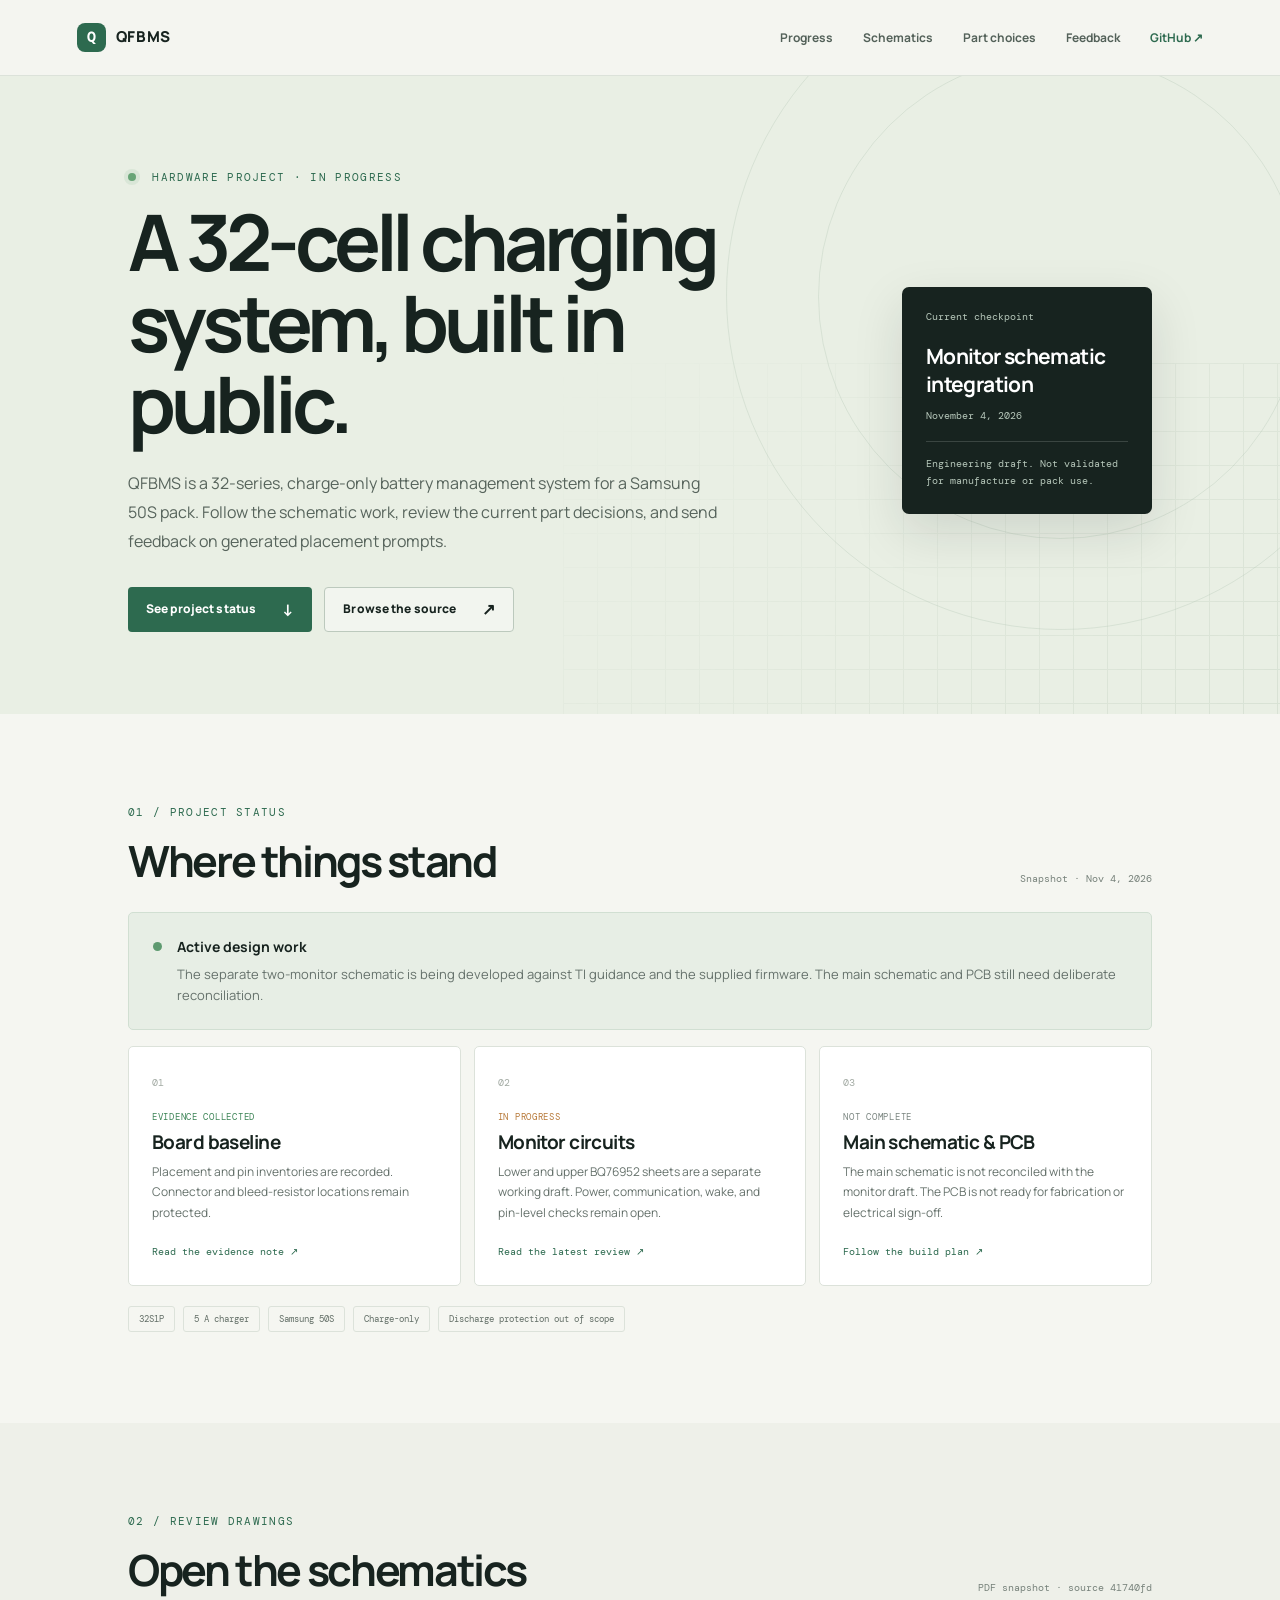
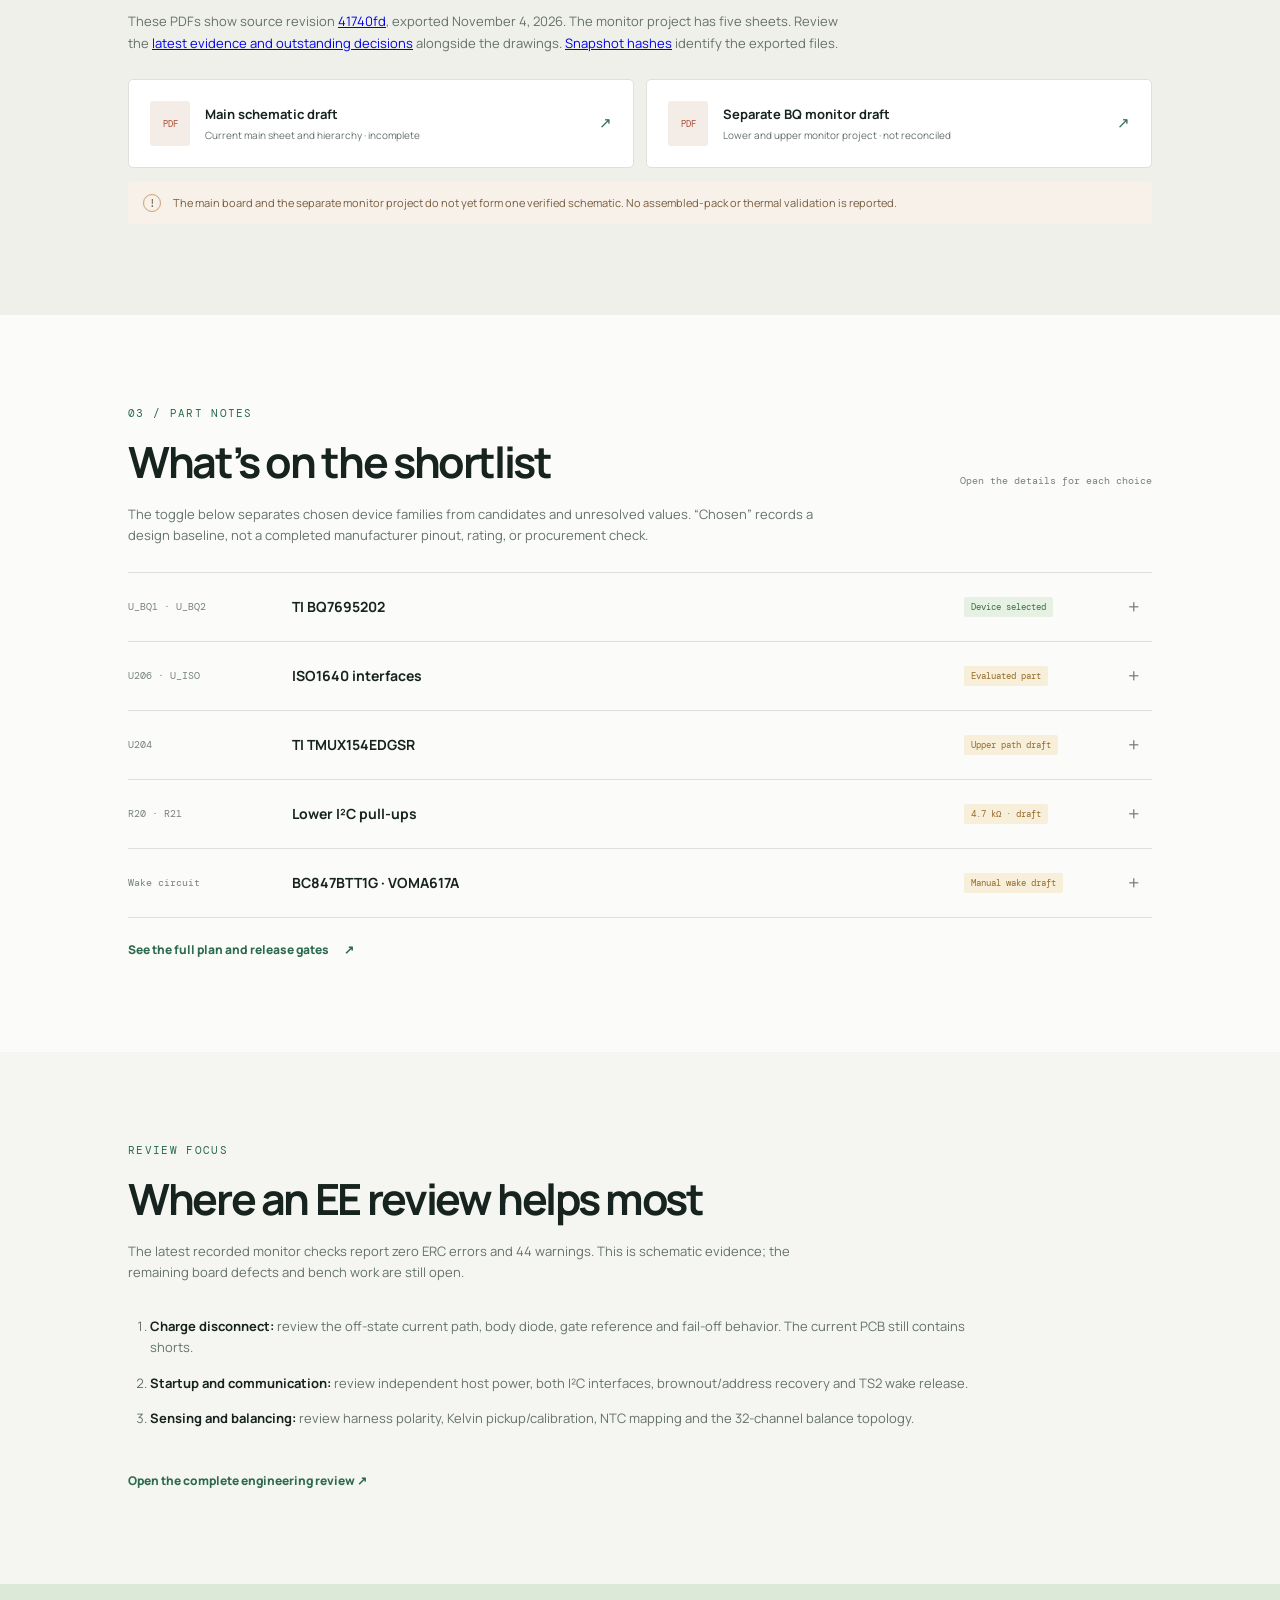
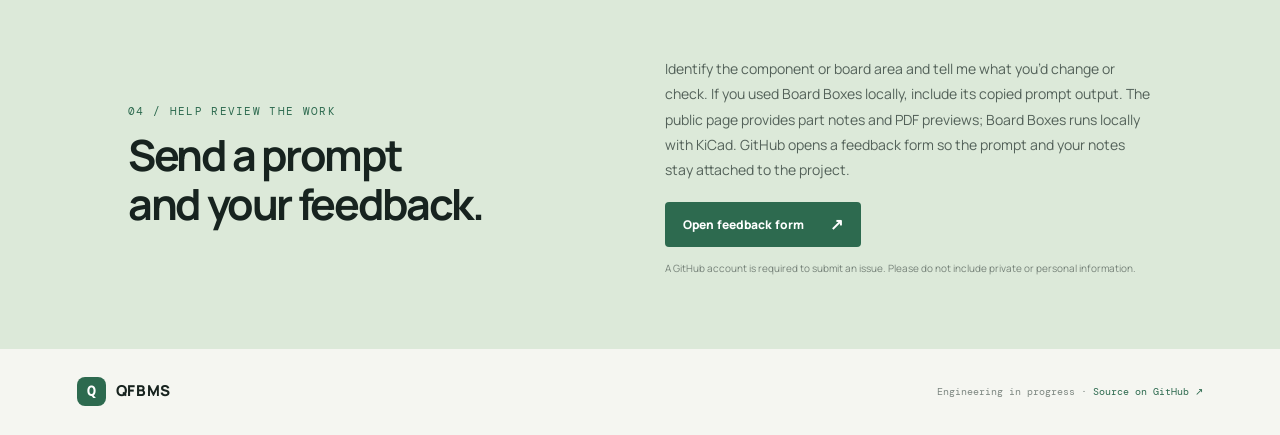
==== site/index.html @ 9b34bc23 "Add public GitHub Pages engineering dashboard" ====
<!doctype html>
<html lang="en">
<head>
  <meta charset="utf-8">
  <meta name="viewport" content="width=device-width, initial-scale=1">
  <meta name="description" content="Public engineering progress dashboard for the QFBMS 32-series charge-only battery management board.">
  <title>QFBMS · Engineering progress</title>
  <link rel="stylesheet" href="./style.css">
</head>
<body>
  <header class="masthead">
    <a class="wordmark" href="#top" aria-label="QFBMS home"><span class="mark">Q</span> QFBMS</a>
    <nav aria-label="Main navigation">
      <a href="#progress">Progress</a>
      <a href="#schematics">Schematics</a>
      <a href="#parts">Part choices</a>
      <a href="#feedback">Feedback</a>
      <a class="repo-link" href="https://github.com/Focerqc/QFBMS">GitHub ↗</a>
    </nav>
  </header>

  <main id="top">
    <section class="hero">
      <div class="hero-copy">
        <p class="eyebrow"><span class="pulse"></span> Hardware project · in progress</p>
        <h1>A 32-cell charging<br>system, built in public.</h1>
        <p class="intro">QFBMS is a 32-series, charge-only battery management system for a Samsung 50S pack. Follow the schematic work, review the current part decisions, and send feedback on generated placement prompts.</p>
        <div class="hero-actions">
          <a class="button primary" href="#progress">See project status <span>↓</span></a>
          <a class="button secondary" href="https://github.com/Focerqc/QFBMS">Browse the source <span>↗</span></a>
        </div>
      </div>
      <aside class="hero-note">
        <span class="note-label">Current checkpoint</span>
        <strong>Monitor schematic<br>integration</strong>
        <span class="note-date">November 4, 2026</span>
        <span class="note-rule"></span>
        <span class="note-small">Engineering draft. Not validated for manufacture or pack use.</span>
      </aside>
      <div class="hero-orbit orbit-a"></div>
      <div class="hero-orbit orbit-b"></div>
      <div class="hero-grid"></div>
    </section>

    <section id="progress" class="section">
      <div class="section-head">
        <div><p class="eyebrow">01 / Project status</p><h2>Where things stand</h2></div>
        <span class="snapshot">Snapshot · Nov 4, 2026</span>
      </div>
      <div class="status-banner"><span class="status-dot"></span><div><strong>Active design work</strong><p>The separate two-monitor schematic is being developed against TI guidance and the supplied firmware. The main schematic and PCB still need deliberate reconciliation.</p></div></div>
      <div class="status-grid">
        <article class="status-card"><span class="card-index">01</span><span class="card-state done">Evidence collected</span><h3>Board baseline</h3><p>Placement and pin inventories are recorded. Connector and bleed-resistor locations remain protected.</p><a href="https://github.com/Focerqc/QFBMS/blob/41740fd/docs/wp1-2026-11-03/README.md">Read the evidence note ↗</a></article>
        <article class="status-card"><span class="card-index">02</span><span class="card-state active">In progress</span><h3>Monitor circuits</h3><p>Lower and upper BQ76952 sheets are a separate working draft. Power, communication, wake, and pin-level checks remain open.</p><a href="https://github.com/Focerqc/QFBMS/blob/41740fd/docs/review-reconcile-2026-11-04/README.md">Read the latest review ↗</a></article>
        <article class="status-card"><span class="card-index">03</span><span class="card-state open">Not complete</span><h3>Main schematic & PCB</h3><p>The main schematic is not reconciled with the monitor draft. The PCB is not ready for fabrication or electrical sign-off.</p><a href="https://github.com/Focerqc/QFBMS/blob/main/PLAN.md">Follow the build plan ↗</a></article>
      </div>
      <div class="scope-strip"><span>32S1P</span><span>5 A charger</span><span>Samsung 50S</span><span>Charge-only</span><span>Discharge protection out of scope</span></div>
    </section>

    <section id="schematics" class="section schematic-section">
      <div class="section-head">
        <div><p class="eyebrow">02 / Review drawings</p><h2>Open the schematics</h2></div>
        <span class="snapshot">PDF snapshot · source 41740fd</span>
      </div>
      <p class="section-intro">These PDFs show source revision <a href="https://github.com/Focerqc/QFBMS/tree/41740fd">41740fd</a>, exported November 4, 2026. The monitor project has five sheets. Review the <a href="https://github.com/Focerqc/QFBMS/blob/41740fd/docs/review-reconcile-2026-11-04/README.md">latest evidence and outstanding decisions</a> alongside the drawings. <a href="./files/snapshot.json">Snapshot hashes</a> identify the exported files.</p>
      <div class="schematic-links">
        <a class="schematic-card" href="./files/main-schematic-draft.pdf"><span class="pdf-icon">PDF</span><span><strong>Main schematic draft</strong><small>Current main sheet and hierarchy · incomplete</small></span><span class="arrow">↗</span></a>
        <a class="schematic-card" href="./files/monitor-schematic-draft.pdf"><span class="pdf-icon">PDF</span><span><strong>Separate BQ monitor draft</strong><small>Lower and upper monitor project · not reconciled</small></span><span class="arrow">↗</span></a>
      </div>
      <div class="caution"><span>!</span><p>The main board and the separate monitor project do not yet form one verified schematic. No assembled-pack or thermal validation is reported.</p></div>
    </section>

    <section id="parts" class="section parts-section">
      <div class="section-head">
        <div><p class="eyebrow">03 / Part notes</p><h2>What’s on the shortlist</h2></div>
        <span class="snapshot">Open the details for each choice</span>
      </div>
      <p class="section-intro">The toggle below separates chosen device families from candidates and unresolved values. “Chosen” records a design baseline, not a completed manufacturer pinout, rating, or procurement check.</p>
      <div class="part-list">
        <details class="part-row"><summary><span class="part-ref">U_BQ1 · U_BQ2</span><span class="part-name">TI BQ7695202</span><span class="part-status chosen">Device selected</span><span class="chevron">+</span></summary><div class="part-detail"><p>Two monitors divide the stack at CELL16: the lower device references CELL0 and the upper device CELL16. The exact variant is recorded in the design inventory; the supplied software is the compatibility baseline. Pin-level support circuitry and complete system integration are still under review.</p><a href="https://github.com/Focerqc/QFBMS/blob/41740fd/docs/FIRMWARE_INTERFACE.md">Firmware interface notes ↗</a></div></details>
        <details class="part-row"><summary><span class="part-ref">U206 · U_ISO</span><span class="part-name">ISO1640 interfaces</span><span class="part-status candidate">Evaluated part</span><span class="chevron">+</span></summary><div class="part-detail"><p>The draft now includes a lower ISO1640BDR at U206 and an upper ISO1640 interface at U_ISO. The upper exact suffix still needs confirmation. Rail sequencing, receiver margins, and partial-power behavior remain open checks.</p><a href="https://github.com/Focerqc/QFBMS/blob/41740fd/docs/review-startup-2026-11-04/README.md">Monitor electrical decisions ↗</a></div></details>
        <details class="part-row"><summary><span class="part-ref">U204</span><span class="part-name">TI TMUX154EDGSR</span><span class="part-status candidate">Upper path draft</span><span class="chevron">+</span></summary><div class="part-detail"><p>The GPIO9-controlled upper bus switch remains in the separate draft. Admission must follow successful lower-address verification; this does not close the lower interface or prove the powered-off behavior.</p><a href="https://github.com/Focerqc/QFBMS/blob/41740fd/docs/review-reconcile-2026-11-04/README.md">Read the monitor handoff ↗</a></div></details>
        <details class="part-row"><summary><span class="part-ref">R20 · R21</span><span class="part-name">Lower I²C pull-ups</span><span class="part-status candidate">4.7 kΩ · draft</span><span class="chevron">+</span></summary><div class="part-detail"><p>R20/R21 are 4.7 kΩ ±1% in the current monitor draft, referenced to lower REG1 on U206 side 2. Upstream host pulls are separate. Actual capacitance, receiver margins, current, and rise time still need qualification.</p><a href="https://github.com/Focerqc/QFBMS/blob/41740fd/docs/review-startup-2026-11-04/README.md">See the open calculations ↗</a></div></details>
        <details class="part-row"><summary><span class="part-ref">Wake circuit</span><span class="part-name">BC847BTT1G · VOMA617A</span><span class="part-status candidate">Manual wake draft</span><span class="chevron">+</span></summary><div class="part-detail"><p>The schematic now includes Q201 BC847BTT1G and U207 VOMA617A-3X001T, driven by manual SW202 from an independent host supply. No assembly or bench result is claimed. Hot off-leakage, release, and wake timing remain open; automatic charger wake and a production host supply are unresolved.</p><a href="https://github.com/Focerqc/QFBMS/blob/41740fd/docs/review-startup-2026-11-04/README.md">Review the TS2 analysis ↗</a></div></details>
      </div>
      <a class="text-link" href="https://github.com/Focerqc/QFBMS/blob/main/PLAN.md">See the full plan and release gates <span>↗</span></a>
    </section>

    <section class="section" aria-labelledby="review-title">
      <div class="section-head"><div><p class="eyebrow">Review focus</p><h2 id="review-title">Where an EE review helps most</h2></div></div>
      <p class="section-intro">The latest recorded monitor checks report zero ERC errors and 44 warnings. This is schematic evidence; the remaining board defects and bench work are still open.</p>
      <ol class="review-list">
        <li><strong>Charge disconnect:</strong> review the off-state current path, body diode, gate reference and fail-off behavior. The current PCB still contains shorts.</li>
        <li><strong>Startup and communication:</strong> review independent host power, both I²C interfaces, brownout/address recovery and TS2 wake release.</li>
        <li><strong>Sensing and balancing:</strong> review harness polarity, Kelvin pickup/calibration, NTC mapping and the 32-channel balance topology.</li>
      </ol>
      <a class="text-link" href="https://github.com/Focerqc/QFBMS/blob/41740fd/docs/review-reconcile-2026-11-04/README.md">Open the complete engineering review ↗</a>
    </section>

    <section id="feedback" class="feedback-section">
      <div><p class="eyebrow">04 / Help review the work</p><h2>Send a prompt<br>and your feedback.</h2></div>
      <div class="feedback-copy"><p>Identify the component or board area and tell me what you’d change or check. If you used Board Boxes locally, include its copied prompt output. The public page provides part notes and PDF previews; Board Boxes runs locally with KiCad. GitHub opens a feedback form so the prompt and your notes stay attached to the project.</p><a class="button primary" href="https://github.com/Focerqc/QFBMS/issues/new?template=dashboard-feedback.yml">Open feedback form <span>↗</span></a><small>A GitHub account is required to submit an issue. Please do not include private or personal information.</small></div>
    </section>
  </main>
  <footer><a class="wordmark" href="#top"><span class="mark">Q</span> QFBMS</a><span>Engineering in progress · <a href="https://github.com/Focerqc/QFBMS">Source on GitHub ↗</a></span></footer>
</body>
</html>
---- site/style.css ----
@import url('https://fonts.googleapis.com/css2?family=DM+Mono:wght@400;500&family=Manrope:wght@400;500;600;700;800&display=swap');
:root{--ink:#17231f;--muted:#65716b;--paper:#f5f6f1;--card:#fff;--line:#dce2da;--green:#2d6a4f;--lime:#c6f36a;--orange:#e69554;--mono:'DM Mono',monospace;--sans:'Manrope',sans-serif}*{box-sizing:border-box}html{scroll-behavior:smooth}body{margin:0;background:var(--paper);color:var(--ink);font-family:var(--sans);font-size:15px;line-height:1.65}.masthead{height:76px;padding:0 max(6vw,24px);display:flex;align-items:center;justify-content:space-between;border-bottom:1px solid var(--line);background:rgba(245,246,241,.94)}.wordmark{font-size:15px;font-weight:800;letter-spacing:.04em;color:var(--ink);text-decoration:none;display:flex;gap:10px;align-items:center}.mark{display:grid;place-items:center;background:var(--green);color:#fff;width:29px;height:29px;border-radius:8px;font-family:var(--mono);font-size:14px}.masthead nav{display:flex;align-items:center;gap:30px}.masthead nav a,.repo-link{color:#536159;text-decoration:none;font-size:12px;font-weight:700}.masthead nav a:hover,footer a:hover,.text-link:hover{color:var(--green)}.masthead nav .repo-link{color:var(--green)}main{overflow:hidden}.hero{position:relative;isolation:isolate;min-height:560px;padding:94px max(10vw,28px) 82px;display:flex;align-items:center;justify-content:space-between;background:#e9efe4;overflow:hidden}.hero-copy{position:relative;z-index:2;max-width:690px}.eyebrow{margin:0 0 17px;font:11px var(--mono);letter-spacing:.12em;text-transform:uppercase;color:var(--green)}.pulse{display:inline-block;width:8px;height:8px;margin-right:8px;border-radius:50%;background:#69a577;box-shadow:0 0 0 4px #69a57720}.hero h1{font-size:clamp(43px,6.2vw,78px);line-height:1.04;letter-spacing:-.065em;margin:0 0 25px;font-weight:700}.intro{max-width:590px;color:#57645c;font-size:16px;line-height:1.8;margin:0}.hero-actions{display:flex;gap:12px;margin-top:31px}.button{min-height:45px;padding:0 18px;display:inline-flex;gap:26px;align-items:center;text-decoration:none;border-radius:4px;font-size:12px;font-weight:800;letter-spacing:.01em}.button span{font-size:16px}.primary{background:var(--green);color:white}.primary:hover{background:#214f3a}.secondary{border:1px solid #bcc9bd;color:var(--ink);background:#ffffff60}.hero-note{z-index:2;width:250px;min-height:227px;padding:23px 24px;background:var(--ink);color:white;border-radius:7px;display:flex;flex-direction:column;box-shadow:0 18px 50px #17231f20}.note-label,.note-date,.note-small{font:10px var(--mono);color:#b6c7ba}.hero-note strong{font-size:21px;line-height:1.3;margin:20px 0 11px;letter-spacing:-.03em}.note-rule{width:100%;height:1px;background:#ffffff27;margin:19px 0 13px}.note-small{line-height:1.7}.hero-orbit{position:absolute;z-index:-1;border:1px solid #9fb6a340;border-radius:50%}.orbit-a{width:670px;height:670px;right:-116px;top:-116px}.orbit-b{width:485px;height:485px;right:-23px;top:-22px}.hero-grid{position:absolute;z-index:-1;right:0;bottom:0;width:56%;height:55%;opacity:.28;background-image:linear-gradient(#aec0ad 1px,transparent 1px),linear-gradient(90deg,#aec0ad 1px,transparent 1px);background-size:34px 34px;mask-image:linear-gradient(135deg,transparent,#000)}.section{padding:91px max(10vw,28px)}.section-head{display:flex;justify-content:space-between;align-items:end;margin-bottom:27px}.section-head h2,.feedback-section h2{margin:0;font-size:clamp(30px,4vw,43px);letter-spacing:-.055em;line-height:1.15}.snapshot{font:10px var(--mono);color:#77827b}.status-banner{padding:22px 24px;background:#e7eee5;border:1px solid #d1dfd2;display:flex;gap:15px;align-items:flex-start;border-radius:5px;margin-bottom:16px}.status-dot{width:9px;height:9px;margin-top:7px;flex:none;border-radius:50%;background:#5e9a70}.status-banner strong{font-size:14px}.status-banner p{margin:4px 0 0;color:#65716b;font-size:13px}.status-grid{display:grid;grid-template-columns:repeat(3,1fr);gap:13px}.status-card{min-height:225px;background:var(--card);padding:22px 23px;border:1px solid var(--line);border-radius:5px;position:relative}.card-index{font:10px var(--mono);color:#a2aaa3}.card-state{display:block;margin-top:17px;font:9px var(--mono);letter-spacing:.08em;text-transform:uppercase}.done{color:#3c8456}.active{color:#b77939}.open{color:#7a8580}.status-card h3{font-size:19px;letter-spacing:-.03em;margin:4px 0}.status-card p{font-size:12px;color:var(--muted);line-height:1.7;margin:0 0 15px}.status-card a,.part-detail a{font:10px var(--mono);color:var(--green);text-decoration:none}.status-card a:hover,.part-detail a:hover{text-decoration:underline}.scope-strip{display:flex;gap:8px;align-items:center;flex-wrap:wrap;margin-top:20px}.scope-strip span{padding:6px 10px;border:1px solid var(--line);border-radius:3px;font:9px var(--mono);color:#626e66}.schematic-section{background:#eef0e9}.section-intro{max-width:710px;color:var(--muted);font-size:13px;margin:-10px 0 25px}.schematic-links{display:grid;grid-template-columns:1fr 1fr;gap:12px}.schematic-card{background:white;border:1px solid var(--line);padding:21px;display:flex;gap:15px;align-items:center;color:var(--ink);text-decoration:none;border-radius:5px}.schematic-card:hover{border-color:#8ca792;transform:translateY(-1px)}.pdf-icon{display:grid;place-items:center;width:40px;height:45px;flex:none;background:#f4ece7;color:#a84f35;font:9px var(--mono);border-radius:3px}.schematic-card strong,.schematic-card small{display:block}.schematic-card strong{font-size:13px}.schematic-card small{font-size:10px;color:var(--muted);margin-top:2px}.arrow{margin-left:auto;color:var(--green)}.caution{display:flex;gap:12px;align-items:center;margin-top:14px;padding:12px 15px;background:#f7f1e9;border-radius:4px;color:#765c3e}.caution span{display:grid;place-items:center;width:18px;height:18px;border:1px solid #c8a276;border-radius:50%;font:11px var(--mono);flex:none}.caution p{margin:0;font-size:11px}.parts-section{background:#fbfcf9}.part-list{border-top:1px solid var(--line)}.part-row{border-bottom:1px solid var(--line);background:transparent}.part-row summary{list-style:none;display:grid;grid-template-columns:150px minmax(180px,1fr) 150px 24px;align-items:center;gap:14px;min-height:68px;cursor:pointer}.part-row summary::-webkit-details-marker{display:none}.part-ref{font:10px var(--mono);color:#77827b}.part-name{font-size:14px;font-weight:700}.part-status{justify-self:start;padding:4px 7px;border-radius:2px;font:9px var(--mono)}.chosen{background:#e6f1e4;color:#38704c}.candidate{background:#f8efdb;color:#936b28}.part-status.open{background:#edf0ed;color:#66716b}.chevron{font-size:20px;color:#758179;transition:transform .18s}.part-row[open] .chevron{transform:rotate(45deg)}.part-detail{padding:0 48px 20px 164px;max-width:790px;color:var(--muted);font-size:12px}.part-detail p{margin:0 0 9px}.text-link{display:inline-flex;gap:15px;align-items:center;margin-top:22px;color:var(--green);font-size:12px;font-weight:800;text-decoration:none}.feedback-section{padding:72px max(10vw,28px);background:#dce9d9;display:grid;grid-template-columns:1fr 1fr;gap:50px;align-items:center}.feedback-section .eyebrow{margin-bottom:12px}.feedback-copy p{font-size:14px;color:#536159;line-height:1.8;margin:0 0 20px}.feedback-copy small{display:block;color:#768279;font-size:10px;margin-top:13px}footer{min-height:86px;padding:20px max(6vw,24px);display:flex;justify-content:space-between;align-items:center}footer>span{font:10px var(--mono);color:#7d8781}footer a{color:var(--green);text-decoration:none}@media(max-width:760px){.masthead{padding:0 18px;height:64px}.masthead nav{gap:14px}.masthead nav a{font-size:10px}.masthead nav a:nth-child(2),.masthead nav a:nth-child(3){display:none}.hero{display:block;min-height:auto;padding:72px 24px}.hero-note{margin-top:44px;width:100%;min-height:0}.hero-note strong{margin-top:12px}.hero-orbit{right:-420px}.section{padding:66px 22px}.section-head{align-items:flex-start;gap:15px;flex-direction:column}.status-grid{grid-template-columns:1fr}.status-card{min-height:0}.schematic-links{grid-template-columns:1fr}.part-row summary{grid-template-columns:105px minmax(120px,1fr) 24px;gap:8px;padding:10px 0}.part-status{grid-column:2;grid-row:2}.chevron{grid-column:3;grid-row:1}.part-detail{padding:0 26px 20px 113px}.feedback-section{grid-template-columns:1fr;gap:20px;padding:60px 22px}footer{align-items:flex-start;gap:20px;flex-direction:column}}

.review-list{max-width:850px;padding-left:22px;color:var(--muted);font-size:13px}.review-list li{padding:7px 0}.review-list strong{color:var(--ink)}a:focus-visible,summary:focus-visible{outline:3px solid #2d6a4f;outline-offset:5px}
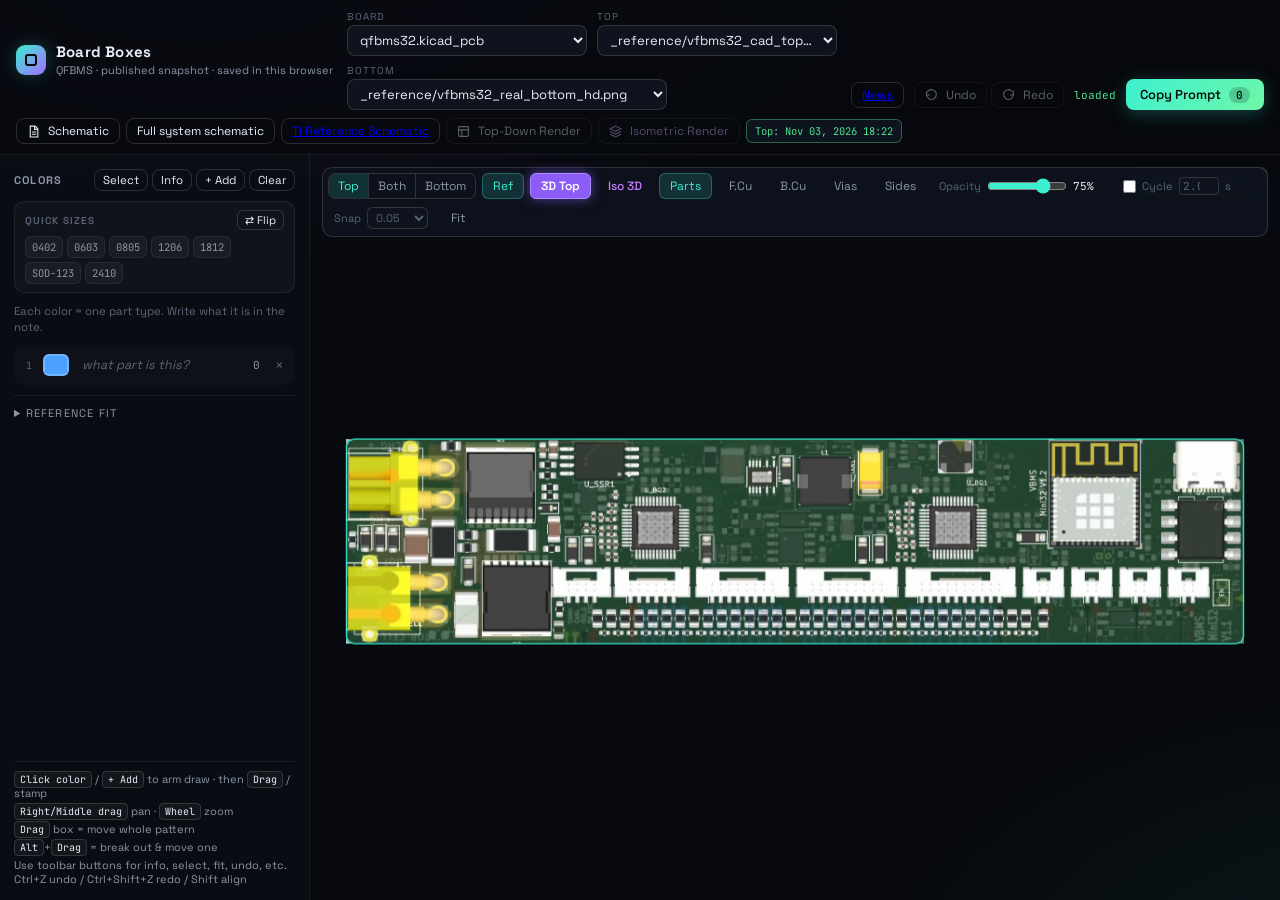
==== commit a41966d2: "Make Board Boxes the hosted dashboard and move overview to News" ====
--- a/site/index.html
+++ b/site/index.html
@@ -1,106 +1,352 @@
-<!doctype html>
+<!DOCTYPE html>
 <html lang="en">
 <head>
-  <meta charset="utf-8">
-  <meta name="viewport" content="width=device-width, initial-scale=1">
-  <meta name="description" content="Public engineering progress dashboard for the QFBMS 32-series charge-only battery management board.">
-  <title>QFBMS · Engineering progress</title>
-  <link rel="stylesheet" href="./style.css">
+  <meta charset="UTF-8">
+  <meta name="viewport" content="width=device-width, initial-scale=1.0">
+  <title>Board Boxes · QFBMS PCB Dashboard</title>
+  <meta name="description" content="Draw color-coded boxes over a PCB reference image, pattern them, and export placement prompts for new KiCad parts.">
+  <link rel="preconnect" href="https://fonts.googleapis.com">
+  <link rel="preconnect" href="https://fonts.gstatic.com" crossorigin>
+  <link href="https://fonts.googleapis.com/css2?family=JetBrains+Mono:wght@400;500;700&family=Space+Grotesk:wght@400;500;600;700&display=swap" rel="stylesheet">
+  <link rel="stylesheet" href="style.css?v=both1">
 </head>
 <body>
-  <header class="masthead">
-    <a class="wordmark" href="#top" aria-label="QFBMS home"><span class="mark">Q</span> QFBMS</a>
-    <nav aria-label="Main navigation">
-      <a href="#progress">Progress</a>
-      <a href="#schematics">Schematics</a>
-      <a href="#parts">Part choices</a>
-      <a href="#feedback">Feedback</a>
-      <a class="repo-link" href="https://github.com/Focerqc/QFBMS">GitHub ↗</a>
-    </nav>
+  <header class="topbar">
+    <div class="topbar-main">
+      <div class="brand">
+        <div class="brand-mark"><span></span></div>
+        <div class="brand-text">
+          <h1>Board Boxes</h1>
+          <small>QFBMS · published snapshot · saved in this browser</small>
+        </div>
+      </div>
+
+      <div class="pickers">
+        <label class="picker"><span>Board</span><select id="boardSelect"></select></label>
+        <label class="picker"><span>Top</span><select id="imageSelect"><option value="">(none)</option></select></label>
+        <label class="picker"><span>Bottom</span><select id="imageSelectBot"><option value="">(none)</option></select></label>
+      </div>
+
+      <div class="actions"><a class="btn btn-ghost btn-sm" href="news.html">News</a>
+        <div class="history-btns">
+          <button id="btnUndo" class="btn btn-ghost btn-sm" title="Undo (Ctrl+Z)" disabled>
+            <svg width="13" height="13" viewBox="0 0 24 24" fill="none" stroke="currentColor" stroke-width="2"><path d="M3 7v6h6"/><path d="M3 13a9 9 0 1 0 3-7.7L3 7"/></svg>
+            Undo
+          </button>
+          <button id="btnRedo" class="btn btn-ghost btn-sm" title="Redo (Ctrl+Y)" disabled>
+            <svg width="13" height="13" viewBox="0 0 24 24" fill="none" stroke="currentColor" stroke-width="2"><path d="M21 7v6h-6"/><path d="M21 13a9 9 0 1 1-3-7.7L21 7"/></svg>
+            Redo
+          </button>
+        </div>
+        <span id="saveState" class="save-state">–</span>
+        <button id="btnExport" class="btn btn-primary" title="Copy prompt for agent (Ctrl+S)">
+          Copy Prompt <em id="boxCount">0</em>
+        </button>
+      </div>
+    </div>
+
+    <div class="render-3d-group">
+      <button id="btnSchematic" class="btn btn-ghost btn-sm" title="Render and open the matching KiCad schematic as a PDF">
+        <svg width="13" height="13" viewBox="0 0 24 24" fill="none" stroke="currentColor" stroke-width="2"><path d="M6 2h9l5 5v15H6z"/><path d="M14 2v6h6M9 13h8M9 17h8"/></svg>
+        Schematic
+      </button>
+      <button id="btnFullSchematic" class="btn btn-ghost btn-sm" title="Combine the main schematic and separate BQ monitor project into one review PDF">
+        Full system schematic
+      </button>
+      <a class="btn btn-ghost btn-sm" target="_blank" rel="noopener" title="Open TI’s BQ76952 evaluation board schematic in a new tab" href="data/96d5d5f0c340.PDF">TI Reference Schematic</a>
+      <button id="btnTopRender3D" class="btn btn-ghost btn-sm" title="Generate fresh 3D top-down render from KiCad">
+        <svg width="13" height="13" viewBox="0 0 24 24" fill="none" stroke="currentColor" stroke-width="2"><rect x="3" y="3" width="18" height="18" rx="2"/><path d="M3 9h18M9 21V9"/></svg>
+        Top-Down Render
+      </button>
+      <button id="btnIsoRender3D" class="btn btn-ghost btn-sm btn-iso" title="Generate fresh isometric 3D render from KiCad">
+        <svg width="13" height="13" viewBox="0 0 24 24" fill="none" stroke="currentColor" stroke-width="2"><path d="M12 2L2 7l10 5 10-5-10-5zM2 17l10 5 10-5M2 12l10 5 10-5"/></svg>
+        Isometric Render
+      </button>
+      <button id="btnViewIso" class="btn btn-ghost btn-sm btn-view-iso hidden" title="Open Interactive Isometric 3D Viewer">
+        <svg width="13" height="13" viewBox="0 0 24 24" fill="none" stroke="currentColor" stroke-width="2"><circle cx="11" cy="11" r="8"/><path d="M21 21l-4.35-4.35M11 8v6M8 11h6"/></svg>
+        View Iso
+      </button>
+      <span id="renderTimeBadge" class="render-badge" title="Timestamp of top-down 3D render">Top: –</span>
+      <span id="renderIsoTimeBadge" class="render-badge hidden" title="Timestamp of isometric 3D render">Iso: –</span>
+    </div>
   </header>
 
-  <main id="top">
-    <section class="hero">
-      <div class="hero-copy">
-        <p class="eyebrow"><span class="pulse"></span> Hardware project · in progress</p>
-        <h1>A 32-cell charging<br>system, built in public.</h1>
-        <p class="intro">QFBMS is a 32-series, charge-only battery management system for a Samsung 50S pack. Follow the schematic work, review the current part decisions, and send feedback on generated placement prompts.</p>
-        <div class="hero-actions">
-          <a class="button primary" href="#progress">See project status <span>↓</span></a>
-          <a class="button secondary" href="https://github.com/Focerqc/QFBMS">Browse the source <span>↗</span></a>
-        </div>
-      </div>
-      <aside class="hero-note">
-        <span class="note-label">Current checkpoint</span>
-        <strong>Monitor schematic<br>integration</strong>
-        <span class="note-date">November 4, 2026</span>
-        <span class="note-rule"></span>
-        <span class="note-small">Engineering draft. Not validated for manufacture or pack use.</span>
-      </aside>
-      <div class="hero-orbit orbit-a"></div>
-      <div class="hero-orbit orbit-b"></div>
-      <div class="hero-grid"></div>
-    </section>
-
-    <section id="progress" class="section">
-      <div class="section-head">
-        <div><p class="eyebrow">01 / Project status</p><h2>Where things stand</h2></div>
-        <span class="snapshot">Snapshot · Nov 4, 2026</span>
-      </div>
-      <div class="status-banner"><span class="status-dot"></span><div><strong>Active design work</strong><p>The separate two-monitor schematic is being developed against TI guidance and the supplied firmware. The main schematic and PCB still need deliberate reconciliation.</p></div></div>
-      <div class="status-grid">
-        <article class="status-card"><span class="card-index">01</span><span class="card-state done">Evidence collected</span><h3>Board baseline</h3><p>Placement and pin inventories are recorded. Connector and bleed-resistor locations remain protected.</p><a href="https://github.com/Focerqc/QFBMS/blob/41740fd/docs/wp1-2026-11-03/README.md">Read the evidence note ↗</a></article>
-        <article class="status-card"><span class="card-index">02</span><span class="card-state active">In progress</span><h3>Monitor circuits</h3><p>Lower and upper BQ76952 sheets are a separate working draft. Power, communication, wake, and pin-level checks remain open.</p><a href="https://github.com/Focerqc/QFBMS/blob/41740fd/docs/review-reconcile-2026-11-04/README.md">Read the latest review ↗</a></article>
-        <article class="status-card"><span class="card-index">03</span><span class="card-state open">Not complete</span><h3>Main schematic & PCB</h3><p>The main schematic is not reconciled with the monitor draft. The PCB is not ready for fabrication or electrical sign-off.</p><a href="https://github.com/Focerqc/QFBMS/blob/main/PLAN.md">Follow the build plan ↗</a></article>
-      </div>
-      <div class="scope-strip"><span>32S1P</span><span>5 A charger</span><span>Samsung 50S</span><span>Charge-only</span><span>Discharge protection out of scope</span></div>
-    </section>
-
-    <section id="schematics" class="section schematic-section">
-      <div class="section-head">
-        <div><p class="eyebrow">02 / Review drawings</p><h2>Open the schematics</h2></div>
-        <span class="snapshot">PDF snapshot · source 41740fd</span>
-      </div>
-      <p class="section-intro">These PDFs show source revision <a href="https://github.com/Focerqc/QFBMS/tree/41740fd">41740fd</a>, exported November 4, 2026. The monitor project has five sheets. Review the <a href="https://github.com/Focerqc/QFBMS/blob/41740fd/docs/review-reconcile-2026-11-04/README.md">latest evidence and outstanding decisions</a> alongside the drawings. <a href="./files/snapshot.json">Snapshot hashes</a> identify the exported files.</p>
-      <div class="schematic-links">
-        <a class="schematic-card" href="./files/main-schematic-draft.pdf"><span class="pdf-icon">PDF</span><span><strong>Main schematic draft</strong><small>Current main sheet and hierarchy · incomplete</small></span><span class="arrow">↗</span></a>
-        <a class="schematic-card" href="./files/monitor-schematic-draft.pdf"><span class="pdf-icon">PDF</span><span><strong>Separate BQ monitor draft</strong><small>Lower and upper monitor project · not reconciled</small></span><span class="arrow">↗</span></a>
-      </div>
-      <div class="caution"><span>!</span><p>The main board and the separate monitor project do not yet form one verified schematic. No assembled-pack or thermal validation is reported.</p></div>
-    </section>
-
-    <section id="parts" class="section parts-section">
-      <div class="section-head">
-        <div><p class="eyebrow">03 / Part notes</p><h2>What’s on the shortlist</h2></div>
-        <span class="snapshot">Open the details for each choice</span>
-      </div>
-      <p class="section-intro">The toggle below separates chosen device families from candidates and unresolved values. “Chosen” records a design baseline, not a completed manufacturer pinout, rating, or procurement check.</p>
-      <div class="part-list">
-        <details class="part-row"><summary><span class="part-ref">U_BQ1 · U_BQ2</span><span class="part-name">TI BQ7695202</span><span class="part-status chosen">Device selected</span><span class="chevron">+</span></summary><div class="part-detail"><p>Two monitors divide the stack at CELL16: the lower device references CELL0 and the upper device CELL16. The exact variant is recorded in the design inventory; the supplied software is the compatibility baseline. Pin-level support circuitry and complete system integration are still under review.</p><a href="https://github.com/Focerqc/QFBMS/blob/41740fd/docs/FIRMWARE_INTERFACE.md">Firmware interface notes ↗</a></div></details>
-        <details class="part-row"><summary><span class="part-ref">U206 · U_ISO</span><span class="part-name">ISO1640 interfaces</span><span class="part-status candidate">Evaluated part</span><span class="chevron">+</span></summary><div class="part-detail"><p>The draft now includes a lower ISO1640BDR at U206 and an upper ISO1640 interface at U_ISO. The upper exact suffix still needs confirmation. Rail sequencing, receiver margins, and partial-power behavior remain open checks.</p><a href="https://github.com/Focerqc/QFBMS/blob/41740fd/docs/review-startup-2026-11-04/README.md">Monitor electrical decisions ↗</a></div></details>
-        <details class="part-row"><summary><span class="part-ref">U204</span><span class="part-name">TI TMUX154EDGSR</span><span class="part-status candidate">Upper path draft</span><span class="chevron">+</span></summary><div class="part-detail"><p>The GPIO9-controlled upper bus switch remains in the separate draft. Admission must follow successful lower-address verification; this does not close the lower interface or prove the powered-off behavior.</p><a href="https://github.com/Focerqc/QFBMS/blob/41740fd/docs/review-reconcile-2026-11-04/README.md">Read the monitor handoff ↗</a></div></details>
-        <details class="part-row"><summary><span class="part-ref">R20 · R21</span><span class="part-name">Lower I²C pull-ups</span><span class="part-status candidate">4.7 kΩ · draft</span><span class="chevron">+</span></summary><div class="part-detail"><p>R20/R21 are 4.7 kΩ ±1% in the current monitor draft, referenced to lower REG1 on U206 side 2. Upstream host pulls are separate. Actual capacitance, receiver margins, current, and rise time still need qualification.</p><a href="https://github.com/Focerqc/QFBMS/blob/41740fd/docs/review-startup-2026-11-04/README.md">See the open calculations ↗</a></div></details>
-        <details class="part-row"><summary><span class="part-ref">Wake circuit</span><span class="part-name">BC847BTT1G · VOMA617A</span><span class="part-status candidate">Manual wake draft</span><span class="chevron">+</span></summary><div class="part-detail"><p>The schematic now includes Q201 BC847BTT1G and U207 VOMA617A-3X001T, driven by manual SW202 from an independent host supply. No assembly or bench result is claimed. Hot off-leakage, release, and wake timing remain open; automatic charger wake and a production host supply are unresolved.</p><a href="https://github.com/Focerqc/QFBMS/blob/41740fd/docs/review-startup-2026-11-04/README.md">Review the TS2 analysis ↗</a></div></details>
-      </div>
-      <a class="text-link" href="https://github.com/Focerqc/QFBMS/blob/main/PLAN.md">See the full plan and release gates <span>↗</span></a>
-    </section>
-
-    <section class="section" aria-labelledby="review-title">
-      <div class="section-head"><div><p class="eyebrow">Review focus</p><h2 id="review-title">Where an EE review helps most</h2></div></div>
-      <p class="section-intro">The latest recorded monitor checks report zero ERC errors and 44 warnings. This is schematic evidence; the remaining board defects and bench work are still open.</p>
-      <ol class="review-list">
-        <li><strong>Charge disconnect:</strong> review the off-state current path, body diode, gate reference and fail-off behavior. The current PCB still contains shorts.</li>
-        <li><strong>Startup and communication:</strong> review independent host power, both I²C interfaces, brownout/address recovery and TS2 wake release.</li>
-        <li><strong>Sensing and balancing:</strong> review harness polarity, Kelvin pickup/calibration, NTC mapping and the 32-channel balance topology.</li>
-      </ol>
-      <a class="text-link" href="https://github.com/Focerqc/QFBMS/blob/41740fd/docs/review-reconcile-2026-11-04/README.md">Open the complete engineering review ↗</a>
-    </section>
-
-    <section id="feedback" class="feedback-section">
-      <div><p class="eyebrow">04 / Help review the work</p><h2>Send a prompt<br>and your feedback.</h2></div>
-      <div class="feedback-copy"><p>Identify the component or board area and tell me what you’d change or check. If you used Board Boxes locally, include its copied prompt output. The public page provides part notes and PDF previews; Board Boxes runs locally with KiCad. GitHub opens a feedback form so the prompt and your notes stay attached to the project.</p><a class="button primary" href="https://github.com/Focerqc/QFBMS/issues/new?template=dashboard-feedback.yml">Open feedback form <span>↗</span></a><small>A GitHub account is required to submit an issue. Please do not include private or personal information.</small></div>
+  <main class="layout">
+    <!-- LEFT: color legend -->
+    <aside class="legend">
+      <div class="legend-head">
+        <h2>Colors</h2>
+        <div class="legend-actions">
+          <button id="btnSelectMode" class="btn btn-ghost btn-sm" title="Select existing footprint parts on PCB into the active color group">Select</button>
+          <button id="btnInfoMode" class="btn btn-ghost btn-sm" title="Toggle Part Info mode: click any component on PCB to inspect its properties">Info</button>
+          <button id="btnAddColor" class="btn btn-ghost btn-sm" title="Add a color">+ Add</button>
+          <button id="btnClearAll" class="btn btn-ghost btn-sm btn-del" title="Clear all boxes and selections">Clear</button>
+        </div>
+      </div>
+
+      <!-- Quick package size presets -->
+      <div class="presets-card">
+        <div class="presets-head">
+          <span class="presets-title">Quick Sizes</span>
+          <button id="btnFlipPreset" class="btn btn-ghost btn-xs" title="Swap Width ↔ Height orientation">⇄ Flip</button>
+        </div>
+        <div class="preset-chips" id="presetChips">
+          <button class="chip" data-name="0402" data-w="1.0" data-h="0.5" title="0402 (1.00 × 0.50 mm)">0402</button>
+          <button class="chip" data-name="0603" data-w="1.6" data-h="0.8" title="0603 (1.60 × 0.80 mm)">0603</button>
+          <button class="chip" data-name="0805" data-w="2.0" data-h="1.25" title="0805 (2.00 × 1.25 mm)">0805</button>
+          <button class="chip" data-name="1206" data-w="3.2" data-h="1.6" title="1206 (3.20 × 1.60 mm)">1206</button>
+          <button class="chip" data-name="1812" data-w="4.5" data-h="3.2" title="1812 (4.50 × 3.20 mm)">1812</button>
+          <button class="chip" data-name="SOD-123" data-w="3.6" data-h="1.8" title="SOD-123 (3.60 × 1.80 mm)">SOD-123</button>
+          <button class="chip" data-name="2410" data-w="6.1" data-h="2.6" title="2410 (6.10 × 2.60 mm)">2410</button>
+        </div>
+      </div>
+
+      <p class="hint">Each color = one part type. Write what it is in the note.</p>
+      <ul id="colorList" class="color-list"></ul>
+
+      <!-- Component Info Card (Lower Sidebar) -->
+      <div id="partInfoCard" class="part-info-card hidden">
+        <div class="info-head">
+          <div class="info-title-group">
+            <span class="info-badge">Part Info</span>
+            <span id="infoRef" class="info-ref">–</span>
+          </div>
+          <div class="info-actions">
+            <button id="btnCopyInfo" class="btn btn-ghost btn-xs" title="Copy component details to clipboard">Copy</button>
+            <button id="btnCloseInfo" class="btn btn-ghost btn-xs" title="Close info box">✕</button>
+          </div>
+        </div>
+        <div id="infoEmptyHint" class="info-empty hidden">Click any component on the board to view its info</div>
+        <div id="infoBody" class="info-body">
+          <div class="info-row">
+            <span class="info-k">Type</span>
+            <span id="infoType" class="info-v">–</span>
+          </div>
+          <div class="info-row info-row-stack">
+            <span class="info-k">Value</span>
+            <div class="info-v-stack">
+              <span id="infoVal" class="info-v highlight">–</span>
+              <span id="infoValHint" class="info-hint hidden"></span>
+            </div>
+          </div>
+          <div class="info-row info-row-stack">
+            <span class="info-k">Package</span>
+            <div class="info-v-stack">
+              <span id="infoPkg" class="info-v">–</span>
+              <span id="infoPkgHint" class="info-hint hidden"></span>
+            </div>
+          </div>
+          <div class="info-row">
+            <span class="info-k">Library</span>
+            <span id="infoFp" class="info-v mono dim truncate" title="–">–</span>
+          </div>
+          <div class="info-row">
+            <span class="info-k">Center</span>
+            <span id="infoPos" class="info-v mono">–</span>
+          </div>
+          <div class="info-row">
+            <span class="info-k">Rotation</span>
+            <span id="infoRot" class="info-v mono">–</span>
+          </div>
+          <div class="info-row">
+            <span class="info-k">Side</span>
+            <span id="infoSide" class="info-v">–</span>
+          </div>
+          <div class="info-row" id="infoPadsRow">
+            <span class="info-k">Pads</span>
+            <span id="infoPads" class="info-v">–</span>
+          </div>
+          <div class="info-row" id="infoNetsRow">
+            <span class="info-k">Nets</span>
+            <span id="infoNets" class="info-v mono truncate" title="–">–</span>
+          </div>
+          <div class="info-row hidden" id="infoLcscRow">
+            <span class="info-k">LCSC</span>
+            <span id="infoLcsc" class="info-v mono">–</span>
+          </div>
+          <div class="info-row hidden" id="infoMpnRow">
+            <span class="info-k">MPN</span>
+            <span id="infoMpn" class="info-v mono">–</span>
+          </div>
+        </div>
+      </div>
+
+      <details class="ref-fit">
+        <summary>Reference fit</summary>
+        <p class="hint">Image is stretched over the board outline. Nudge if the render had a border.</p>
+        <div class="grid2">
+          <label>Offset X mm<input id="refOx" type="number" step="0.05" value="0"></label>
+          <label>Offset Y mm<input id="refOy" type="number" step="0.05" value="0"></label>
+          <label>Scale X %<input id="refSx" type="number" step="0.1" value="100"></label>
+          <label>Scale Y %<input id="refSy" type="number" step="0.1" value="100"></label>
+        </div>
+        <button id="btnRefReset" class="btn btn-ghost btn-sm wide">Reset fit</button>
+      </details>
+
+      <div class="keys">
+        <div><kbd>Click color</kbd> / <kbd>+ Add</kbd> to arm draw · then <kbd>Drag</kbd> / stamp</div>
+        <div><kbd>Right/Middle drag</kbd> pan · <kbd>Wheel</kbd> zoom</div>
+        <div><kbd>Drag</kbd> box = move whole pattern</div>
+        <div><kbd>Alt</kbd>+<kbd>Drag</kbd> = break out &amp; move one</div>
+        <div>Use toolbar buttons for info, select, fit, undo, etc. Ctrl+Z undo / Ctrl+Shift+Z redo / Shift align</div>
+      </div>
+    </aside>
+
+    <!-- CENTER: canvas -->
+    <section class="stage" id="stage">
+      <canvas id="canvas"></canvas>
+
+      <div class="loading" id="loading">
+        <div class="spinner"></div>
+        <p id="loadingText">Starting…</p>
+      </div>
+
+      <div class="hud hud-coords">
+        <span>X <b id="hudX">0.00</b></span>
+        <span>Y <b id="hudY">0.00</b></span>
+        <span class="hud-dim">mm</span>
+      </div>
+
+      <div class="dock">
+        <div class="dock-view" id="sideView" title="Show the top photo, the bottom photo, or both at once">
+          <button type="button" data-side="top">Top</button>
+          <button type="button" data-side="both">Both</button>
+          <button type="button" data-side="bottom">Bottom</button>
+        </div>
+        <button class="dock-btn active" id="tglRef" title="Toggle reference photos">Ref</button>
+        <button class="dock-btn btn-3d" id="tgl3D" title="Toggle 3D CAD top render layer on/off">3D Top</button>
+        <button class="dock-btn btn-iso-dock" id="tglIsoView" title="Open Interactive Isometric 3D Viewer">Iso 3D</button>
+        <button class="dock-btn active" id="tglParts" title="Toggle existing footprint pads">Parts</button>
+        <button class="dock-btn btn-cu-top" id="tglTopCu" title="Toggle Top Copper Traces (F.Cu)">F.Cu</button>
+        <button class="dock-btn btn-cu-bot" id="tglBotCu" title="Toggle Bottom Copper Traces (B.Cu)">B.Cu</button>
+        <button class="dock-btn btn-vias" id="tglVias" title="Toggle Vias">Vias</button>
+        <button class="dock-btn btn-sides" id="tglSides" title="Show LEFT / RIGHT / TOP / BOTTOM labels on the board (default off)">Sides</button>
+        <label class="dock-slider" title="Layer opacity / cross-fade between 3D model and photo"><span>Opacity</span><input id="opacity" type="range" min="0" max="100" value="75"><span id="opacityVal" style="font-family:var(--mono);min-width:32px;color:var(--text)">75%</span></label>
+        <label class="dock-cycle" title="Auto-cycle reference opacity back and forth"><input id="cycleOpacity" type="checkbox"><span>Cycle</span><input id="cycleSec" type="number" min="0.2" max="10" step="0.2" value="2.0" style="width:40px;background:var(--panel-solid);border:1px solid var(--line-2);border-radius:4px;padding:1px 3px;font-size:11px;"><span>s</span></label>
+        <label class="dock-select" title="Snap grid (mm)"><span>Snap</span>
+          <select id="snap">
+            <option value="0">off</option>
+            <option value="0.025">0.025</option>
+            <option value="0.05" selected>0.05</option>
+            <option value="0.1">0.1</option>
+            <option value="0.25">0.25</option>
+            <option value="0.5">0.5</option>
+          </select>
+        </label>
+        <button class="dock-btn" id="btnFit" title="Fit board in view">Fit</button>
+      </div>
+
+      <!-- Selected box / pattern bar -->
+      <div class="selbar hidden" id="selbar">
+        <div class="selbar-sec">
+          <span class="sec-label">Color</span>
+          <div id="selColors" class="sel-colors"></div>
+        </div>
+        <div class="selbar-sec">
+          <span class="sec-label">Box</span>
+          <label>X<input id="inX" type="number" step="0.05"></label>
+          <label>Y<input id="inY" type="number" step="0.05"></label>
+          <label>W<input id="inW" type="number" step="0.05" min="0.05"></label>
+          <label>H<input id="inH" type="number" step="0.05" min="0.05"></label>
+        </div>
+        <div class="selbar-sec">
+          <span class="sec-label">Pattern</span>
+          <label>Count<input id="inCount" type="number" step="1" min="1" max="200"></label>
+          <div class="dir-btns" id="dirBtns">
+            <button data-dir="right" title="Right">→</button>
+            <button data-dir="down" title="Down">↓</button>
+            <button data-dir="left" title="Left">←</button>
+            <button data-dir="up" title="Up">↑</button>
+          </div>
+          <label>Pitch<input id="inPitch" type="number" step="0.05"></label>
+          <label>Gap<input id="inGap" type="number" step="0.05"></label>
+        </div>
+        <div class="selbar-sec">
+          <button id="btnBreakOne" class="btn btn-ghost btn-sm" title="Detach this box from the pattern">Break this</button>
+          <button id="btnBreakAll" class="btn btn-ghost btn-sm" title="Turn every box in the pattern into its own box">Unlink all</button>
+          <button id="btnDelete" class="btn btn-danger btn-sm" title="Delete (Del)">Delete</button>
+        </div>
+      </div>
+
+      <div id="toasts" class="toasts"></div>
     </section>
   </main>
-  <footer><a class="wordmark" href="#top"><span class="mark">Q</span> QFBMS</a><span>Engineering in progress · <a href="https://github.com/Focerqc/QFBMS">Source on GitHub ↗</a></span></footer>
+
+  <!-- PROMPT MODAL -->
+  <div id="modal" class="modal">
+    <div class="modal-window">
+      <div class="modal-header">
+        <div>
+          <h3>Placement Prompt</h3>
+          <small id="modalSub">Paste this into chat</small>
+        </div>
+        <div class="modal-actions">
+          <button id="btnCopy" class="btn btn-primary btn-sm">Copy</button>
+          <button id="btnClose" class="btn btn-ghost btn-sm">✕</button>
+        </div>
+      </div>
+      <pre id="modalText" class="code-preview"></pre>
+    </div>
+  </div>
+
+  <!-- ISOMETRIC 3D VIEWER MODAL -->
+  <div id="isoModal" class="modal iso-modal">
+    <div class="iso-window">
+      <div class="iso-header">
+        <div class="iso-title-group">
+          <div class="iso-icon">
+            <svg width="15" height="15" viewBox="0 0 24 24" fill="none" stroke="currentColor" stroke-width="2"><path d="M12 2L2 7l10 5 10-5-10-5zM2 17l10 5 10-5M2 12l10 5 10-5"/></svg>
+          </div>
+          <div>
+            <h3>Isometric 3D CAD Render</h3>
+            <small id="isoSubTitle">Inspect component height, colors &amp; 3D shapes</small>
+          </div>
+        </div>
+        <div class="iso-toolbar">
+          <span id="isoTimeBadge" class="render-badge">Render: –</span>
+          <div class="iso-zoom-controls">
+            <button id="btnIsoZoomOut" class="btn btn-ghost btn-xs" title="Zoom Out (-)">−</button>
+            <span id="isoZoomLevel" class="iso-zoom-badge">100%</span>
+            <button id="btnIsoZoomIn" class="btn btn-ghost btn-xs" title="Zoom In (+)">+</button>
+            <button id="btnIsoFit" class="btn btn-ghost btn-xs" title="Fit to window">Fit</button>
+            <button id="btnIso100" class="btn btn-ghost btn-xs" title="100% Actual size">100%</button>
+          </div>
+          <button id="btnIsoRerender" class="btn btn-ghost btn-sm" title="Re-generate fresh isometric 3D render">↻ Re-render</button>
+          <button id="btnIsoClose" class="btn btn-ghost btn-sm" title="Close">✕</button>
+        </div>
+      </div>
+      <div class="iso-viewport" id="isoViewport">
+        <div class="iso-canvas-wrap" id="isoCanvasWrap">
+          <img id="isoImg" class="iso-img" alt="Isometric 3D PCB render">
+        </div>
+        <div class="iso-hint">
+          <span>Scroll wheel to zoom · Drag to pan · Double-click to toggle 100%/Fit</span>
+        </div>
+      </div>
+    </div>
+  </div>
+
+  <!-- SCHEMATIC PDF VIEWER -->
+  <div id="schematicModal" class="modal iso-modal">
+    <div class="iso-window schematic-window">
+      <div class="iso-header">
+        <div class="iso-title-group">
+          <div class="iso-icon">⌘</div>
+          <div>
+            <h3>KiCad Schematic</h3>
+            <small id="schematicSubTitle">Rendered PDF preview</small>
+          </div>
+        </div>
+        <div class="iso-toolbar">
+          <button id="btnSchematicRerender" class="btn btn-ghost btn-sm" title="Render the schematic again">↻ Re-render</button>
+          <button id="btnSchematicClose" class="btn btn-ghost btn-sm" title="Close">✕</button>
+        </div>
+      </div>
+      <iframe id="schematicFrame" class="schematic-frame" title="KiCad schematic PDF"></iframe>
+    </div>
+  </div>
+
+  <script src="hosted.js"></script>
+  <script src="app.js?v=full-schematic1"></script>
 </body>
 </html>
--- a/site/style.css
+++ b/site/style.css
@@ -1,4 +1,670 @@
-@import url('https://fonts.googleapis.com/css2?family=DM+Mono:wght@400;500&family=Manrope:wght@400;500;600;700;800&display=swap');
-:root{--ink:#17231f;--muted:#65716b;--paper:#f5f6f1;--card:#fff;--line:#dce2da;--green:#2d6a4f;--lime:#c6f36a;--orange:#e69554;--mono:'DM Mono',monospace;--sans:'Manrope',sans-serif}*{box-sizing:border-box}html{scroll-behavior:smooth}body{margin:0;background:var(--paper);color:var(--ink);font-family:var(--sans);font-size:15px;line-height:1.65}.masthead{height:76px;padding:0 max(6vw,24px);display:flex;align-items:center;justify-content:space-between;border-bottom:1px solid var(--line);background:rgba(245,246,241,.94)}.wordmark{font-size:15px;font-weight:800;letter-spacing:.04em;color:var(--ink);text-decoration:none;display:flex;gap:10px;align-items:center}.mark{display:grid;place-items:center;background:var(--green);color:#fff;width:29px;height:29px;border-radius:8px;font-family:var(--mono);font-size:14px}.masthead nav{display:flex;align-items:center;gap:30px}.masthead nav a,.repo-link{color:#536159;text-decoration:none;font-size:12px;font-weight:700}.masthead nav a:hover,footer a:hover,.text-link:hover{color:var(--green)}.masthead nav .repo-link{color:var(--green)}main{overflow:hidden}.hero{position:relative;isolation:isolate;min-height:560px;padding:94px max(10vw,28px) 82px;display:flex;align-items:center;justify-content:space-between;background:#e9efe4;overflow:hidden}.hero-copy{position:relative;z-index:2;max-width:690px}.eyebrow{margin:0 0 17px;font:11px var(--mono);letter-spacing:.12em;text-transform:uppercase;color:var(--green)}.pulse{display:inline-block;width:8px;height:8px;margin-right:8px;border-radius:50%;background:#69a577;box-shadow:0 0 0 4px #69a57720}.hero h1{font-size:clamp(43px,6.2vw,78px);line-height:1.04;letter-spacing:-.065em;margin:0 0 25px;font-weight:700}.intro{max-width:590px;color:#57645c;font-size:16px;line-height:1.8;margin:0}.hero-actions{display:flex;gap:12px;margin-top:31px}.button{min-height:45px;padding:0 18px;display:inline-flex;gap:26px;align-items:center;text-decoration:none;border-radius:4px;font-size:12px;font-weight:800;letter-spacing:.01em}.button span{font-size:16px}.primary{background:var(--green);color:white}.primary:hover{background:#214f3a}.secondary{border:1px solid #bcc9bd;color:var(--ink);background:#ffffff60}.hero-note{z-index:2;width:250px;min-height:227px;padding:23px 24px;background:var(--ink);color:white;border-radius:7px;display:flex;flex-direction:column;box-shadow:0 18px 50px #17231f20}.note-label,.note-date,.note-small{font:10px var(--mono);color:#b6c7ba}.hero-note strong{font-size:21px;line-height:1.3;margin:20px 0 11px;letter-spacing:-.03em}.note-rule{width:100%;height:1px;background:#ffffff27;margin:19px 0 13px}.note-small{line-height:1.7}.hero-orbit{position:absolute;z-index:-1;border:1px solid #9fb6a340;border-radius:50%}.orbit-a{width:670px;height:670px;right:-116px;top:-116px}.orbit-b{width:485px;height:485px;right:-23px;top:-22px}.hero-grid{position:absolute;z-index:-1;right:0;bottom:0;width:56%;height:55%;opacity:.28;background-image:linear-gradient(#aec0ad 1px,transparent 1px),linear-gradient(90deg,#aec0ad 1px,transparent 1px);background-size:34px 34px;mask-image:linear-gradient(135deg,transparent,#000)}.section{padding:91px max(10vw,28px)}.section-head{display:flex;justify-content:space-between;align-items:end;margin-bottom:27px}.section-head h2,.feedback-section h2{margin:0;font-size:clamp(30px,4vw,43px);letter-spacing:-.055em;line-height:1.15}.snapshot{font:10px var(--mono);color:#77827b}.status-banner{padding:22px 24px;background:#e7eee5;border:1px solid #d1dfd2;display:flex;gap:15px;align-items:flex-start;border-radius:5px;margin-bottom:16px}.status-dot{width:9px;height:9px;margin-top:7px;flex:none;border-radius:50%;background:#5e9a70}.status-banner strong{font-size:14px}.status-banner p{margin:4px 0 0;color:#65716b;font-size:13px}.status-grid{display:grid;grid-template-columns:repeat(3,1fr);gap:13px}.status-card{min-height:225px;background:var(--card);padding:22px 23px;border:1px solid var(--line);border-radius:5px;position:relative}.card-index{font:10px var(--mono);color:#a2aaa3}.card-state{display:block;margin-top:17px;font:9px var(--mono);letter-spacing:.08em;text-transform:uppercase}.done{color:#3c8456}.active{color:#b77939}.open{color:#7a8580}.status-card h3{font-size:19px;letter-spacing:-.03em;margin:4px 0}.status-card p{font-size:12px;color:var(--muted);line-height:1.7;margin:0 0 15px}.status-card a,.part-detail a{font:10px var(--mono);color:var(--green);text-decoration:none}.status-card a:hover,.part-detail a:hover{text-decoration:underline}.scope-strip{display:flex;gap:8px;align-items:center;flex-wrap:wrap;margin-top:20px}.scope-strip span{padding:6px 10px;border:1px solid var(--line);border-radius:3px;font:9px var(--mono);color:#626e66}.schematic-section{background:#eef0e9}.section-intro{max-width:710px;color:var(--muted);font-size:13px;margin:-10px 0 25px}.schematic-links{display:grid;grid-template-columns:1fr 1fr;gap:12px}.schematic-card{background:white;border:1px solid var(--line);padding:21px;display:flex;gap:15px;align-items:center;color:var(--ink);text-decoration:none;border-radius:5px}.schematic-card:hover{border-color:#8ca792;transform:translateY(-1px)}.pdf-icon{display:grid;place-items:center;width:40px;height:45px;flex:none;background:#f4ece7;color:#a84f35;font:9px var(--mono);border-radius:3px}.schematic-card strong,.schematic-card small{display:block}.schematic-card strong{font-size:13px}.schematic-card small{font-size:10px;color:var(--muted);margin-top:2px}.arrow{margin-left:auto;color:var(--green)}.caution{display:flex;gap:12px;align-items:center;margin-top:14px;padding:12px 15px;background:#f7f1e9;border-radius:4px;color:#765c3e}.caution span{display:grid;place-items:center;width:18px;height:18px;border:1px solid #c8a276;border-radius:50%;font:11px var(--mono);flex:none}.caution p{margin:0;font-size:11px}.parts-section{background:#fbfcf9}.part-list{border-top:1px solid var(--line)}.part-row{border-bottom:1px solid var(--line);background:transparent}.part-row summary{list-style:none;display:grid;grid-template-columns:150px minmax(180px,1fr) 150px 24px;align-items:center;gap:14px;min-height:68px;cursor:pointer}.part-row summary::-webkit-details-marker{display:none}.part-ref{font:10px var(--mono);color:#77827b}.part-name{font-size:14px;font-weight:700}.part-status{justify-self:start;padding:4px 7px;border-radius:2px;font:9px var(--mono)}.chosen{background:#e6f1e4;color:#38704c}.candidate{background:#f8efdb;color:#936b28}.part-status.open{background:#edf0ed;color:#66716b}.chevron{font-size:20px;color:#758179;transition:transform .18s}.part-row[open] .chevron{transform:rotate(45deg)}.part-detail{padding:0 48px 20px 164px;max-width:790px;color:var(--muted);font-size:12px}.part-detail p{margin:0 0 9px}.text-link{display:inline-flex;gap:15px;align-items:center;margin-top:22px;color:var(--green);font-size:12px;font-weight:800;text-decoration:none}.feedback-section{padding:72px max(10vw,28px);background:#dce9d9;display:grid;grid-template-columns:1fr 1fr;gap:50px;align-items:center}.feedback-section .eyebrow{margin-bottom:12px}.feedback-copy p{font-size:14px;color:#536159;line-height:1.8;margin:0 0 20px}.feedback-copy small{display:block;color:#768279;font-size:10px;margin-top:13px}footer{min-height:86px;padding:20px max(6vw,24px);display:flex;justify-content:space-between;align-items:center}footer>span{font:10px var(--mono);color:#7d8781}footer a{color:var(--green);text-decoration:none}@media(max-width:760px){.masthead{padding:0 18px;height:64px}.masthead nav{gap:14px}.masthead nav a{font-size:10px}.masthead nav a:nth-child(2),.masthead nav a:nth-child(3){display:none}.hero{display:block;min-height:auto;padding:72px 24px}.hero-note{margin-top:44px;width:100%;min-height:0}.hero-note strong{margin-top:12px}.hero-orbit{right:-420px}.section{padding:66px 22px}.section-head{align-items:flex-start;gap:15px;flex-direction:column}.status-grid{grid-template-columns:1fr}.status-card{min-height:0}.schematic-links{grid-template-columns:1fr}.part-row summary{grid-template-columns:105px minmax(120px,1fr) 24px;gap:8px;padding:10px 0}.part-status{grid-column:2;grid-row:2}.chevron{grid-column:3;grid-row:1}.part-detail{padding:0 26px 20px 113px}.feedback-section{grid-template-columns:1fr;gap:20px;padding:60px 22px}footer{align-items:flex-start;gap:20px;flex-direction:column}}
-
-.review-list{max-width:850px;padding-left:22px;color:var(--muted);font-size:13px}.review-list li{padding:7px 0}.review-list strong{color:var(--ink)}a:focus-visible,summary:focus-visible{outline:3px solid #2d6a4f;outline-offset:5px}
+:root {
+  --bg: #07090e;
+  --panel: rgba(14, 19, 29, 0.92);
+  --panel-solid: #0e131d;
+  --line: rgba(255, 255, 255, 0.07);
+  --line-2: rgba(255, 255, 255, 0.14);
+  --text: #e8eef7;
+  --muted: #8b97a8;
+  --dim: #5a6577;
+  --cyan: #3cf0d0;
+  --cyan-soft: rgba(60, 240, 208, 0.14);
+  --violet: #a46bff;
+  --red: #ff5c7a;
+  --amber: #ffc857;
+  --green: #4be38f;
+  --sans: 'Space Grotesk', system-ui, sans-serif;
+  --mono: 'JetBrains Mono', ui-monospace, monospace;
+  --r: 10px;
+}
+
+* { box-sizing: border-box; margin: 0; padding: 0; }
+html, body { height: 100%; }
+body {
+  font-family: var(--sans);
+  color: var(--text);
+  background:
+    radial-gradient(1200px 600px at 15% -10%, rgba(164, 107, 255, 0.10), transparent 60%),
+    radial-gradient(900px 500px at 110% 110%, rgba(60, 240, 208, 0.07), transparent 60%),
+    var(--bg);
+  display: flex;
+  flex-direction: column;
+  overflow: hidden;
+  font-size: 13px;
+}
+button, input, select { font: inherit; color: inherit; }
+.hidden { display: none !important; }
+
+/* ---------- TOPBAR ---------- */
+.topbar {
+  display: flex; flex-direction: column; gap: 8px;
+  padding: 10px 16px;
+  border-bottom: 1px solid var(--line);
+  background: rgba(7, 9, 14, 0.8);
+  backdrop-filter: blur(10px);
+  z-index: 5;
+  flex-shrink: 0;
+}
+.topbar-main {
+  display: flex; align-items: flex-end; flex-wrap: wrap; gap: 10px 14px;
+  min-width: 0;
+}
+.brand { display: flex; align-items: center; gap: 10px; flex-shrink: 0; align-self: center; }
+.brand-mark {
+  width: 30px; height: 30px; border-radius: 9px;
+  background: linear-gradient(135deg, var(--cyan), var(--violet));
+  display: grid; place-items: center;
+  box-shadow: 0 0 18px rgba(60, 240, 208, 0.25);
+}
+.brand-mark span { width: 12px; height: 12px; border: 2px solid #07090e; border-radius: 3px; }
+.brand-text h1 { font-size: 15px; font-weight: 700; letter-spacing: .2px; }
+.brand-text small { color: var(--muted); font-size: 11px; }
+
+.pickers {
+  display: flex; flex-wrap: wrap; align-items: flex-end; gap: 8px 10px;
+  flex: 1 1 280px; min-width: 0;
+}
+.picker {
+  display: flex; flex-direction: column; gap: 2px;
+  flex: 1 1 160px; min-width: 140px; max-width: 320px;
+}
+.picker span { font-size: 10px; text-transform: uppercase; letter-spacing: 1px; color: var(--dim); }
+.picker select {
+  background: var(--panel-solid); border: 1px solid var(--line-2); border-radius: 8px;
+  padding: 5px 8px; width: 100%; min-width: 0; outline: none;
+  text-overflow: ellipsis;
+}
+.picker select:focus { border-color: var(--cyan); }
+
+.render-3d-group {
+  display: flex; flex-wrap: wrap; align-items: center; gap: 6px;
+  min-width: 0;
+}
+.render-badge {
+  font-family: var(--mono); font-size: 10.5px; color: var(--muted);
+  background: var(--panel-solid); border: 1px solid var(--line-2); border-radius: 6px;
+  padding: 4px 8px; white-space: nowrap; transition: color .2s, border-color .2s;
+}
+.render-badge.fresh { color: var(--green); border-color: rgba(75, 227, 143, 0.4); }
+
+.btn-iso {
+  border-color: rgba(164, 107, 255, 0.35); color: #d6b8ff;
+}
+.btn-iso:hover {
+  background: rgba(164, 107, 255, 0.15); border-color: #a46bff; color: #ffffff;
+  box-shadow: 0 0 12px rgba(164, 107, 255, 0.3);
+}
+.btn-view-iso {
+  background: linear-gradient(135deg, rgba(164, 107, 255, 0.22), rgba(60, 240, 208, 0.18));
+  border-color: rgba(164, 107, 255, 0.45);
+  color: #e8eef7;
+}
+.btn-view-iso:hover {
+  background: linear-gradient(135deg, rgba(164, 107, 255, 0.35), rgba(60, 240, 208, 0.3));
+  border-color: var(--cyan);
+  box-shadow: 0 0 14px rgba(60, 240, 208, 0.35);
+}
+
+.actions {
+  display: flex; align-items: center; flex-wrap: wrap; gap: 8px 10px;
+  flex: 0 1 auto; margin-left: auto; min-width: 0;
+}
+.history-btns { display: flex; align-items: center; gap: 4px; flex-shrink: 0; }
+.save-state {
+  font-family: var(--mono); font-size: 11px; color: var(--dim);
+  max-width: min(240px, 28vw);
+  overflow: hidden; text-overflow: ellipsis; white-space: nowrap;
+}
+.save-state.ok { color: var(--green); }
+.save-state.busy { color: var(--amber); }
+.save-state.err { color: var(--red); }
+
+/* ---------- BUTTONS ---------- */
+.btn {
+  border: 1px solid var(--line-2); border-radius: 8px;
+  padding: 7px 14px; cursor: pointer; background: transparent;
+  transition: background .15s, border-color .15s, transform .1s, box-shadow .15s;
+  display: inline-flex; align-items: center; gap: 8px; white-space: nowrap;
+}
+.btn:active { transform: translateY(1px); }
+.btn:disabled { opacity: 0.38; cursor: not-allowed; pointer-events: none; }
+.btn-sm { padding: 4px 10px; font-size: 12px; }
+.btn-xs { padding: 2px 7px; font-size: 11px; border-radius: 6px; }
+.btn-ghost:hover { background: rgba(255, 255, 255, 0.06); border-color: rgba(255,255,255,.25); }
+.btn-primary {
+  border: none; color: #04110e; font-weight: 600;
+  background: linear-gradient(135deg, var(--cyan), #6ff7a8);
+  box-shadow: 0 4px 18px rgba(60, 240, 208, 0.25);
+}
+.btn-primary:hover { box-shadow: 0 6px 24px rgba(60, 240, 208, 0.4); }
+.btn-primary em {
+  font-style: normal; font-family: var(--mono); font-size: 11px;
+  background: rgba(0,0,0,.18); padding: 1px 7px; border-radius: 99px;
+}
+.btn-danger { border-color: rgba(255, 92, 122, .4); color: var(--red); }
+.btn-danger:hover { background: rgba(255, 92, 122, .12); }
+.btn-copied { background: #4be38f !important; color: #04110e !important; box-shadow: 0 0 16px rgba(75, 227, 143, 0.6) !important; }
+.wide { width: 100%; justify-content: center; }
+
+/* ---------- LAYOUT ---------- */
+.layout { flex: 1; display: flex; min-height: 0; }
+
+.legend {
+  width: 310px; flex-shrink: 0;
+  border-right: 1px solid var(--line);
+  background: rgba(10, 13, 20, 0.7);
+  padding: 14px; display: flex; flex-direction: column; gap: 10px;
+  overflow-y: auto;
+}
+.legend-head { display: flex; align-items: center; justify-content: space-between; gap: 8px; }
+.legend-head h2 { font-size: 11px; text-transform: uppercase; letter-spacing: 1.2px; color: var(--muted); }
+.legend-actions { display: flex; align-items: center; gap: 4px; }
+.legend-actions .btn-sm { padding: 3px 8px; font-size: 11.5px; }
+#btnSelectMode.active {
+  background: var(--cyan-soft);
+  border-color: var(--cyan);
+  color: var(--cyan);
+  font-weight: 600;
+  box-shadow: 0 0 10px rgba(60, 240, 208, 0.35);
+}
+#btnInfoMode.active {
+  background: rgba(255, 179, 71, 0.16);
+  border-color: #ffb347;
+  color: #ffb347;
+  font-weight: 600;
+  box-shadow: 0 0 10px rgba(255, 179, 71, 0.3);
+}
+.btn-del:hover {
+  color: var(--red);
+  border-color: rgba(255, 92, 122, 0.4);
+  background: rgba(255, 92, 122, 0.08);
+}
+.hint { color: var(--dim); font-size: 11.5px; line-height: 1.4; }
+
+/* ---------- PRESETS CARD ---------- */
+.presets-card {
+  background: rgba(255, 255, 255, 0.03);
+  border: 1px solid var(--line);
+  border-radius: var(--r);
+  padding: 8px 10px;
+  display: flex;
+  flex-direction: column;
+  gap: 6px;
+}
+.presets-head {
+  display: flex;
+  align-items: center;
+  justify-content: space-between;
+}
+.presets-title {
+  font-size: 10px;
+  text-transform: uppercase;
+  letter-spacing: 1px;
+  color: var(--dim);
+  font-weight: 600;
+}
+.preset-chips {
+  display: flex;
+  flex-wrap: wrap;
+  gap: 4px;
+}
+.chip {
+  background: rgba(255, 255, 255, 0.04);
+  border: 1px solid var(--line);
+  color: var(--muted);
+  border-radius: 6px;
+  padding: 3px 6px;
+  font-family: var(--mono);
+  font-size: 10.5px;
+  cursor: pointer;
+  transition: all .15s ease;
+  user-select: none;
+}
+.chip:hover {
+  background: rgba(255, 255, 255, 0.08);
+  border-color: var(--line-2);
+  color: var(--text);
+}
+.chip.active {
+  background: var(--cyan-soft);
+  border-color: var(--cyan);
+  color: var(--cyan);
+  font-weight: 600;
+  box-shadow: 0 0 10px rgba(60, 240, 208, 0.25);
+}
+
+.color-list { list-style: none; display: flex; flex-direction: column; gap: 6px; }
+.color-row {
+  display: grid; grid-template-columns: 16px 26px 1fr auto 18px; align-items: center; gap: 6px;
+  padding: 6px; border-radius: 9px; border: 1px solid transparent;
+  background: rgba(255,255,255,.02); cursor: pointer;
+  transition: background .15s, border-color .15s;
+}
+.color-row:hover { background: rgba(255,255,255,.05); }
+.color-row.active { border-color: var(--row-color, var(--cyan)); background: rgba(255,255,255,.06); box-shadow: inset 3px 0 0 var(--row-color); }
+.color-row .key { font-family: var(--mono); font-size: 10px; color: var(--dim); text-align: center; }
+.color-row .swatch {
+  width: 26px; height: 22px; border-radius: 6px; border: 2px solid rgba(255,255,255,.2);
+  position: relative; overflow: hidden; cursor: pointer;
+}
+.color-row .swatch input { position: absolute; inset: -6px; width: 200%; height: 200%; opacity: 0; cursor: pointer; }
+.color-row .note {
+  background: transparent; border: 1px solid transparent; border-radius: 6px;
+  padding: 4px 6px; min-width: 0; outline: none; font-size: 12.5px;
+}
+.color-row .note:hover { border-color: var(--line-2); }
+.color-row .note:focus { border-color: var(--cyan); background: rgba(0,0,0,.25); }
+.color-row .note::placeholder { color: var(--dim); font-style: italic; }
+.color-row .cnt { font-family: var(--mono); font-size: 11px; color: var(--muted); padding: 0 4px; }
+.color-row .del {
+  border: none; background: none; color: var(--dim); cursor: pointer; font-size: 14px; line-height: 1;
+}
+/* ---------- PART INFO CARD (LOWER SIDEBAR) ---------- */
+.part-info-card {
+  background: linear-gradient(180deg, rgba(22, 28, 40, 0.96), rgba(12, 16, 24, 0.96));
+  border: 1px solid rgba(255, 179, 71, 0.35);
+  border-radius: var(--r);
+  padding: 10px 11px;
+  display: flex;
+  flex-direction: column;
+  gap: 7px;
+  box-shadow: 0 6px 20px rgba(0, 0, 0, 0.4), 0 0 12px rgba(255, 179, 71, 0.08);
+  animation: slideUpInfo 0.2s cubic-bezier(0.16, 1, 0.3, 1);
+  font-size: 11.5px;
+}
+@keyframes slideUpInfo {
+  from { opacity: 0; transform: translateY(6px); }
+  to { opacity: 1; transform: translateY(0); }
+}
+.part-info-card.hidden { display: none !important; }
+
+.info-head {
+  display: flex;
+  align-items: center;
+  justify-content: space-between;
+  gap: 6px;
+  border-bottom: 1px solid rgba(255, 255, 255, 0.08);
+  padding-bottom: 6px;
+}
+.info-title-group {
+  display: flex;
+  align-items: center;
+  gap: 6px;
+  min-width: 0;
+}
+.info-badge {
+  font-size: 9.5px;
+  text-transform: uppercase;
+  font-weight: 700;
+  letter-spacing: 0.8px;
+  background: rgba(255, 179, 71, 0.2);
+  color: #ffb347;
+  padding: 1px 6px;
+  border-radius: 4px;
+}
+.info-ref {
+  font-weight: 700;
+  font-size: 13px;
+  color: #ffffff;
+  font-family: var(--mono);
+}
+.info-actions {
+  display: flex;
+  align-items: center;
+  gap: 4px;
+}
+.info-empty {
+  color: var(--dim);
+  font-style: italic;
+  font-size: 11px;
+  padding: 8px 4px;
+  text-align: center;
+}
+.info-empty.hidden { display: none !important; }
+.info-body {
+  display: flex;
+  flex-direction: column;
+  gap: 4px;
+}
+.info-row {
+  display: flex;
+  justify-content: space-between;
+  align-items: baseline;
+  gap: 8px;
+}
+.info-row-stack {
+  align-items: flex-start;
+}
+.info-k {
+  color: var(--muted);
+  font-size: 10px;
+  text-transform: uppercase;
+  letter-spacing: 0.5px;
+  flex-shrink: 0;
+  padding-top: 1px;
+}
+.info-v {
+  color: var(--text);
+  text-align: right;
+  word-break: break-all;
+}
+.info-v.highlight {
+  color: #6ff7a8;
+  font-weight: 600;
+}
+.info-v.mono {
+  font-family: var(--mono);
+  font-size: 11px;
+}
+.info-v.dim {
+  color: var(--dim);
+  font-weight: 400;
+}
+.info-v.truncate {
+  max-width: 175px;
+  white-space: nowrap;
+  overflow: hidden;
+  text-overflow: ellipsis;
+}
+.info-v.truncate:hover {
+  white-space: normal;
+  word-break: break-all;
+}
+.info-v-stack {
+  display: flex;
+  flex-direction: column;
+  align-items: flex-end;
+  gap: 1px;
+  min-width: 0;
+  text-align: right;
+}
+.info-hint {
+  font-size: 10px;
+  color: var(--dim);
+  line-height: 1.25;
+  max-width: 175px;
+}
+.info-hint.hidden { display: none !important; }
+
+.ref-fit { border-top: 1px solid var(--line); padding-top: 10px; }
+.ref-fit summary { cursor: pointer; font-size: 11px; text-transform: uppercase; letter-spacing: 1.2px; color: var(--muted); }
+.ref-fit[open] summary { margin-bottom: 8px; }
+.ref-fit .grid2 { display: grid; grid-template-columns: 1fr 1fr; gap: 6px; margin: 8px 0; }
+.ref-fit label { display: flex; flex-direction: column; gap: 3px; font-size: 10px; color: var(--dim); text-transform: uppercase; letter-spacing: .5px; }
+input[type=number] {
+  background: rgba(0,0,0,.3); border: 1px solid var(--line-2); border-radius: 6px;
+  padding: 4px 6px; outline: none; font-family: var(--mono); font-size: 12px; width: 100%;
+}
+input[type=number]:focus { border-color: var(--cyan); }
+
+.keys {
+  margin-top: auto; border-top: 1px solid var(--line); padding-top: 10px;
+  display: flex; flex-direction: column; gap: 4px; font-size: 11px; color: var(--muted);
+}
+kbd {
+  font-family: var(--mono); font-size: 10px; padding: 1px 5px; border-radius: 4px;
+  border: 1px solid var(--line-2); background: rgba(255,255,255,.04); color: var(--text);
+}
+
+/* ---------- STAGE ---------- */
+.stage { flex: 1; position: relative; min-width: 0; overflow: hidden; }
+#canvas { position: absolute; inset: 0; width: 100%; height: 100%; display: block; cursor: crosshair; }
+#canvas.over-box { cursor: move; }
+#canvas.resize-nwse { cursor: nwse-resize; }
+#canvas.resize-nesw { cursor: nesw-resize; }
+#canvas.panning { cursor: grabbing; }
+
+.loading {
+  position: absolute; inset: 0; display: flex; flex-direction: column; align-items: center; justify-content: center; gap: 12px;
+  background: rgba(7, 9, 14, .7); backdrop-filter: blur(4px); z-index: 4;
+  transition: opacity .25s;
+}
+.loading.done { opacity: 0; pointer-events: none; }
+.loading p { color: var(--muted); font-size: 12px; max-width: 420px; text-align: center; }
+.spinner {
+  width: 30px; height: 30px; border-radius: 50%;
+  border: 3px solid rgba(255,255,255,.1); border-top-color: var(--cyan); border-right-color: var(--violet);
+  animation: spin .8s linear infinite;
+}
+@keyframes spin { to { transform: rotate(360deg); } }
+
+.hud {
+  position: absolute; background: var(--panel); border: 1px solid var(--line-2); border-radius: 8px;
+  backdrop-filter: blur(8px); z-index: 2;
+}
+.hud-coords { top: 12px; right: 12px; padding: 5px 10px; display: flex; gap: 10px; font-family: var(--mono); font-size: 11px; color: var(--muted); }
+.hud-coords b { color: var(--text); font-weight: 500; }
+.hud-dim { color: var(--dim); }
+
+.dock {
+  position: absolute; top: 12px; left: 12px; z-index: 2;
+  display: flex; align-items: center; flex-wrap: wrap; gap: 6px; padding: 5px;
+  max-width: calc(100% - 24px);
+  background: var(--panel); border: 1px solid var(--line-2); border-radius: 10px; backdrop-filter: blur(8px);
+}
+.dock-view {
+  display: flex; border: 1px solid var(--line-2); border-radius: 7px; overflow: hidden;
+}
+.dock-view button {
+  border: 0; background: transparent; color: var(--muted); padding: 4px 9px; cursor: pointer; font-size: 12px;
+}
+.dock-view button + button { border-left: 1px solid var(--line-2); }
+.dock-view button.on { color: var(--cyan); background: var(--cyan-soft); }
+.dock-view button:disabled { opacity: 0.35; cursor: default; }
+.dock-btn {
+  border: 1px solid transparent; background: transparent; border-radius: 6px; padding: 4px 10px; cursor: pointer;
+  color: var(--muted); font-size: 12px; transition: all .15s ease;
+}
+.dock-btn:hover { background: rgba(255,255,255,.06); }
+.dock-btn:active { transform: scale(0.95); }
+.dock-btn.active { color: var(--cyan); background: var(--cyan-soft); border-color: rgba(60, 240, 208, .3); }
+.dock-btn.btn-3d {
+  color: var(--muted); border-color: transparent; background: transparent;
+  font-weight: 500;
+}
+.dock-btn.btn-3d:hover {
+  background: rgba(164, 107, 255, 0.14); border-color: rgba(164, 107, 255, 0.35); color: #d6b8ff;
+}
+.dock-btn.btn-3d.active {
+  background: #8b5cf6; border-color: #a78bfa; color: #ffffff;
+  font-weight: 600; box-shadow: 0 0 12px rgba(139, 92, 246, 0.6);
+}
+.dock-btn.btn-3d.active:hover {
+  background: #7c3aed; border-color: #c4b5fd; color: #ffffff;
+  box-shadow: 0 0 16px rgba(139, 92, 246, 0.75);
+}
+.dock-btn.btn-cu-top.active {
+  color: #ff5c7a; background: rgba(255, 92, 122, 0.15); border-color: rgba(255, 92, 122, 0.4);
+}
+.dock-btn.btn-cu-bot.active {
+  color: #5cb8ff; background: rgba(92, 184, 255, 0.15); border-color: rgba(92, 184, 255, 0.4);
+}
+.dock-btn.btn-vias.active {
+  color: #ffd166; background: rgba(255, 209, 102, 0.15); border-color: rgba(255, 209, 102, 0.4);
+}
+.dock-btn.btn-sides.active {
+  color: #3cf0d0; background: rgba(60, 240, 208, 0.14); border-color: rgba(60, 240, 208, 0.4);
+}
+.btn-spinning svg { animation: spin 1s linear infinite; }
+@keyframes spin { 100% { transform: rotate(360deg); } }
+.dock-slider, .dock-select, .dock-cycle { display: flex; align-items: center; gap: 6px; font-size: 11px; color: var(--dim); padding: 0 6px; }
+.dock-cycle input[type=checkbox] { accent-color: var(--cyan); cursor: pointer; }
+.dock-slider input { width: 80px; accent-color: var(--cyan); }
+.dock-select select { background: var(--panel-solid); border: 1px solid var(--line-2); border-radius: 6px; padding: 2px 4px; font-size: 11px; }
+
+/* ---------- SELECTION BAR ---------- */
+.selbar {
+  position: absolute; left: 50%; bottom: 16px; transform: translateX(-50%); z-index: 3;
+  display: flex; align-items: center; gap: 4px; padding: 8px;
+  background: var(--panel); border: 1px solid var(--line-2); border-radius: 12px;
+  backdrop-filter: blur(12px); box-shadow: 0 12px 40px rgba(0,0,0,.5);
+  animation: rise .18s ease-out;
+  max-width: calc(100% - 24px); flex-wrap: wrap; justify-content: center;
+}
+@keyframes rise { from { opacity: 0; transform: translate(-50%, 8px); } }
+.selbar-sec { display: flex; align-items: center; gap: 6px; padding: 0 8px; border-right: 1px solid var(--line); }
+.selbar-sec:last-child { border-right: none; }
+.sec-label { font-size: 10px; text-transform: uppercase; letter-spacing: 1px; color: var(--dim); margin-right: 2px; }
+.selbar label { display: flex; align-items: center; gap: 4px; font-size: 11px; color: var(--muted); }
+.selbar input[type=number] { width: 66px; }
+.sel-colors { display: flex; gap: 4px; }
+.sel-colors button {
+  width: 18px; height: 18px; border-radius: 5px; border: 2px solid transparent; cursor: pointer;
+  transition: transform .1s;
+}
+.sel-colors button:hover { transform: scale(1.15); }
+.sel-colors button.on { border-color: #fff; }
+.dir-btns { display: flex; border: 1px solid var(--line-2); border-radius: 6px; overflow: hidden; }
+.dir-btns button { border: none; background: transparent; padding: 3px 8px; cursor: pointer; color: var(--muted); }
+.dir-btns button:hover { background: rgba(255,255,255,.06); }
+.dir-btns button.on { background: var(--cyan-soft); color: var(--cyan); }
+
+/* ---------- TOASTS ---------- */
+.toasts { position: absolute; top: 56px; right: 12px; display: flex; flex-direction: column; gap: 6px; z-index: 6; pointer-events: none; }
+.toast {
+  background: var(--panel); border: 1px solid var(--line-2); border-left: 3px solid var(--cyan);
+  border-radius: 8px; padding: 8px 12px; font-size: 12px; max-width: 360px; backdrop-filter: blur(8px);
+  animation: rise2 .2s ease-out; transition: opacity .3s, transform .3s;
+}
+.toast.err { border-left-color: var(--red); }
+.toast.warn { border-left-color: var(--amber); }
+.toast code { font-family: var(--mono); font-size: 11px; color: var(--cyan); }
+@keyframes rise2 { from { opacity: 0; transform: translateY(-6px); } }
+
+/* ---------- MODAL ---------- */
+.modal {
+  position: fixed; inset: 0; z-index: 20;
+  background: rgba(3, 5, 9, .7); backdrop-filter: blur(6px);
+  display: none; align-items: center; justify-content: center;
+}
+.modal.open { display: flex; animation: fade .15s ease-out; }
+@keyframes fade { from { opacity: 0; } }
+.modal-window {
+  width: min(900px, 92vw); max-height: 82vh; display: flex; flex-direction: column;
+  background: var(--panel-solid); border: 1px solid var(--line-2); border-radius: 14px;
+  box-shadow: 0 30px 80px rgba(0,0,0,.6);
+}
+.modal-header { display: flex; justify-content: space-between; align-items: center; padding: 14px 16px; border-bottom: 1px solid var(--line); }
+.modal-header h3 { font-size: 15px; }
+.modal-header small { color: var(--muted); font-size: 11.5px; }
+.modal-actions { display: flex; gap: 8px; }
+.code-preview {
+  margin: 0; padding: 16px; overflow: auto; flex: 1;
+  font-family: var(--mono); font-size: 12px; line-height: 1.55; color: #cfe3f3; white-space: pre;
+}
+
+.dock-btn.btn-iso-dock {
+  color: #c77dff; border-color: transparent; background: transparent; font-weight: 500;
+}
+.dock-btn.btn-iso-dock:hover {
+  background: rgba(199, 125, 255, 0.15); border-color: rgba(199, 125, 255, 0.4); color: #e0aaff;
+}
+.dock-btn.btn-iso-dock.active {
+  background: #9333ea; border-color: #c084fc; color: #ffffff;
+  font-weight: 600; box-shadow: 0 0 12px rgba(147, 51, 234, 0.6);
+}
+
+.color-item { list-style: none; display: flex; flex-direction: column; gap: 4px; }
+.color-fps {
+  display: flex; flex-wrap: wrap; gap: 4px; padding-left: 24px; padding-right: 4px;
+}
+.fp-tag {
+  font-family: var(--mono); font-size: 10px; padding: 1px 6px; border-radius: 4px;
+  background: rgba(255, 255, 255, 0.05); border: 1px solid var(--line-2);
+  color: var(--muted); display: inline-flex; align-items: center; gap: 4px; cursor: pointer;
+  transition: all .12s ease;
+}
+.fp-tag:hover {
+  border-color: var(--cyan); color: var(--text); background: rgba(60, 240, 208, 0.12);
+}
+.fp-tag.active {
+  border-color: var(--cyan); color: var(--cyan); background: var(--cyan-soft);
+}
+.fp-tag .del-fp {
+  opacity: 0.5; font-size: 11px; cursor: pointer;
+}
+.fp-tag .del-fp:hover { opacity: 1; color: var(--red); }
+
+/* ---------- ISOMETRIC 3D VIEWER MODAL ---------- */
+.iso-modal {
+  background: rgba(4, 6, 11, 0.88); backdrop-filter: blur(12px);
+  z-index: 50;
+}
+.schematic-window { width: min(96vw, 1500px); height: min(94vh, 1000px); }
+.schematic-frame { display: block; width: 100%; height: calc(100% - 58px); border: 0; background: #f4f4f4; }
+.iso-window {
+  width: 95vw; height: 92vh; display: flex; flex-direction: column;
+  background: var(--panel-solid); border: 1px solid var(--line-2); border-radius: 16px;
+  box-shadow: 0 30px 100px rgba(0,0,0,0.85); overflow: hidden;
+}
+.iso-header {
+  display: flex; justify-content: space-between; align-items: center; padding: 10px 16px;
+  border-bottom: 1px solid var(--line); background: rgba(14, 19, 29, 0.95);
+}
+.iso-title-group { display: flex; align-items: center; gap: 10px; }
+.iso-icon {
+  width: 28px; height: 28px; border-radius: 7px;
+  background: linear-gradient(135deg, var(--violet), #d946ef);
+  display: grid; place-items: center; color: #fff;
+  box-shadow: 0 0 14px rgba(164, 107, 255, 0.35);
+}
+.iso-header h3 { font-size: 14.5px; font-weight: 600; }
+.iso-header small { color: var(--muted); font-size: 11px; }
+.iso-toolbar { display: flex; align-items: center; gap: 8px; }
+.iso-zoom-controls {
+  display: flex; align-items: center; gap: 3px;
+  background: rgba(0, 0, 0, 0.35); border: 1px solid var(--line-2); border-radius: 7px; padding: 2px 4px;
+}
+.iso-zoom-badge {
+  font-family: var(--mono); font-size: 11px; min-width: 44px; text-align: center; color: var(--text); padding: 0 4px;
+}
+.iso-viewport {
+  flex: 1; position: relative; overflow: hidden;
+  background:
+    radial-gradient(circle at center, #141b29 0%, #080b12 100%),
+    repeating-linear-gradient(45deg, rgba(255,255,255,0.015) 0, rgba(255,255,255,0.015) 1px, transparent 0, transparent 20px);
+  cursor: grab; user-select: none;
+}
+.iso-viewport.grabbing { cursor: grabbing; }
+.iso-canvas-wrap {
+  position: absolute; left: 0; top: 0; transform-origin: 0 0; will-change: transform;
+}
+.iso-img {
+  display: block; max-width: none; max-height: none; pointer-events: none;
+  filter: drop-shadow(0 15px 40px rgba(0,0,0,0.7));
+}
+.iso-hint {
+  position: absolute; bottom: 12px; left: 50%; transform: translateX(-50%);
+  background: rgba(14, 19, 29, 0.85); backdrop-filter: blur(8px);
+  border: 1px solid var(--line-2); border-radius: 20px; padding: 4px 14px;
+  font-size: 11px; color: var(--muted); pointer-events: none;
+  box-shadow: 0 4px 16px rgba(0,0,0,0.5);
+}
+
+/* ---------- RESPONSIVE ---------- */
+@media (max-width: 1200px) {
+  .brand-text small { display: none; }
+  .save-state { max-width: min(180px, 22vw); }
+}
+
+@media (max-width: 980px) {
+  .topbar { padding: 8px 12px; }
+  .topbar-main { gap: 8px 10px; }
+  .actions { margin-left: 0; }
+  .legend { width: 260px; }
+  .legend-actions { flex-wrap: wrap; justify-content: flex-end; }
+  .hud-coords { top: auto; bottom: 12px; right: 12px; }
+}
+
+@media (max-width: 760px) {
+  .layout { flex-direction: column; }
+  .legend {
+    width: 100%; max-height: 38%; flex-shrink: 0;
+    border-right: none; border-bottom: 1px solid var(--line);
+  }
+  .picker { flex: 1 1 120px; min-width: 120px; max-width: none; }
+  .actions { width: 100%; justify-content: flex-end; }
+  .save-state { max-width: 100%; flex: 1 1 120px; }
+  .iso-toolbar { flex-wrap: wrap; justify-content: flex-end; }
+  .iso-header { flex-wrap: wrap; gap: 8px; }
+}
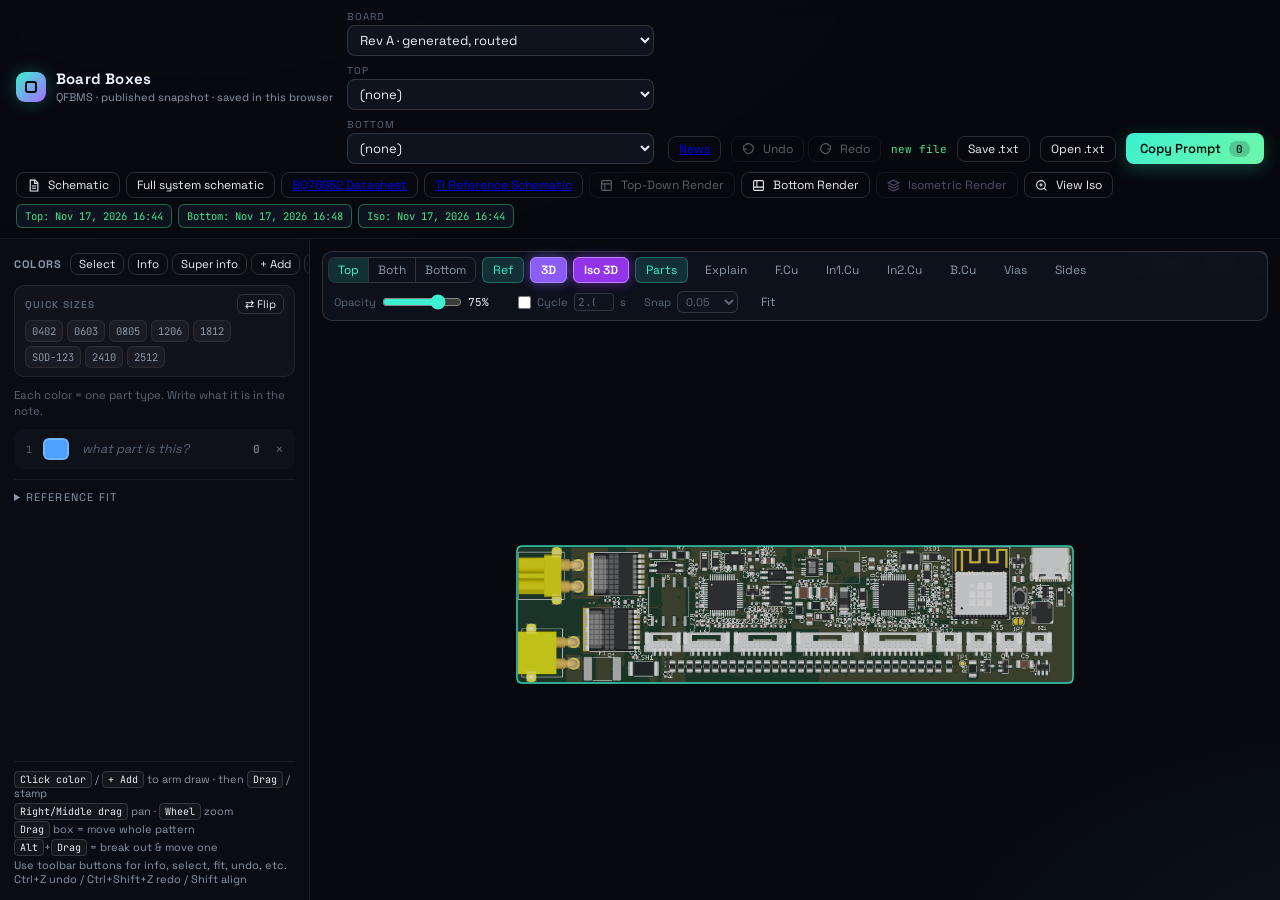
==== commit da9023e0: "Site: re-export with the new Board Boxes and rev A renders Co-Authored-By: Claude Opus 5.5 <noreply@" ====
--- a/site/index.html
+++ b/site/index.html
@@ -8,7 +8,7 @@
   <link rel="preconnect" href="https://fonts.googleapis.com">
   <link rel="preconnect" href="https://fonts.gstatic.com" crossorigin>
   <link href="https://fonts.googleapis.com/css2?family=JetBrains+Mono:wght@400;500;700&family=Space+Grotesk:wght@400;500;600;700&display=swap" rel="stylesheet">
-  <link rel="stylesheet" href="style.css?v=both1">
+  <link rel="stylesheet" href="style.css?v=aee710e71a">
 </head>
 <body>
   <header class="topbar">
@@ -39,6 +39,9 @@
           </button>
         </div>
         <span id="saveState" class="save-state">–</span>
+        <button id="btnSaveTxt" class="btn btn-ghost btn-sm" title="Download this board's boxes as a plain .txt file">Save .txt</button>
+        <button id="btnOpenTxt" class="btn btn-ghost btn-sm" title="Load boxes from a .txt file saved with Save .txt (Undo puts the old ones back)">Open .txt</button>
+        <input id="openTxtFile" type="file" accept=".txt,.json,text/plain" hidden>
         <button id="btnExport" class="btn btn-primary" title="Copy prompt for agent (Ctrl+S)">
           Copy Prompt <em id="boxCount">0</em>
         </button>
@@ -50,14 +53,19 @@
         <svg width="13" height="13" viewBox="0 0 24 24" fill="none" stroke="currentColor" stroke-width="2"><path d="M6 2h9l5 5v15H6z"/><path d="M14 2v6h6M9 13h8M9 17h8"/></svg>
         Schematic
       </button>
-      <button id="btnFullSchematic" class="btn btn-ghost btn-sm" title="Combine the main schematic and separate BQ monitor project into one review PDF">
+      <button id="btnFullSchematic" class="btn btn-ghost btn-sm" title="Open the board's schematic as one review PDF">
         Full system schematic
       </button>
-      <a class="btn btn-ghost btn-sm" target="_blank" rel="noopener" title="Open TI’s BQ76952 evaluation board schematic in a new tab" href="data/96d5d5f0c340.PDF">TI Reference Schematic</a>
+      <a class="btn btn-ghost btn-sm" target="_blank" rel="noopener" title="Open the TI BQ76952 datasheet in a new tab" href="https://www.ti.com/lit/ds/symlink/bq76952.pdf">BQ76952 Datasheet</a>
+      <a class="btn btn-ghost btn-sm" target="_blank" rel="noopener" title="Open TI’s BQ76952 evaluation board schematic in a new tab" href="data/8ea9d75548f7.PDF">TI Reference Schematic</a>
       <button id="btnTopRender3D" class="btn btn-ghost btn-sm" title="Generate fresh 3D top-down render from KiCad">
         <svg width="13" height="13" viewBox="0 0 24 24" fill="none" stroke="currentColor" stroke-width="2"><rect x="3" y="3" width="18" height="18" rx="2"/><path d="M3 9h18M9 21V9"/></svg>
         Top-Down Render
       </button>
+      <button id="btnBotRender3D" class="btn btn-ghost btn-sm" title="Generate a fresh 3D render of the back of the board from KiCad (parts on B.Cu)">
+        <svg width="13" height="13" viewBox="0 0 24 24" fill="none" stroke="currentColor" stroke-width="2"><rect x="3" y="3" width="18" height="18" rx="2"/><path d="M3 15h18M9 3v12"/></svg>
+        Bottom Render
+      </button>
       <button id="btnIsoRender3D" class="btn btn-ghost btn-sm btn-iso" title="Generate fresh isometric 3D render from KiCad">
         <svg width="13" height="13" viewBox="0 0 24 24" fill="none" stroke="currentColor" stroke-width="2"><path d="M12 2L2 7l10 5 10-5-10-5zM2 17l10 5 10-5M2 12l10 5 10-5"/></svg>
         Isometric Render
@@ -67,6 +75,7 @@
         View Iso
       </button>
       <span id="renderTimeBadge" class="render-badge" title="Timestamp of top-down 3D render">Top: –</span>
+      <span id="renderBotTimeBadge" class="render-badge" title="Timestamp of the bottom 3D render">Bottom: –</span>
       <span id="renderIsoTimeBadge" class="render-badge hidden" title="Timestamp of isometric 3D render">Iso: –</span>
     </div>
   </header>
@@ -79,6 +88,7 @@
         <div class="legend-actions">
           <button id="btnSelectMode" class="btn btn-ghost btn-sm" title="Select existing footprint parts on PCB into the active color group">Select</button>
           <button id="btnInfoMode" class="btn btn-ghost btn-sm" title="Toggle Part Info mode: click any component on PCB to inspect its properties">Info</button>
+          <button id="btnSuperInfo" class="btn btn-ghost btn-sm" title="Super info: click any single pad to see its net and every other pad on that net">Super info</button>
           <button id="btnAddColor" class="btn btn-ghost btn-sm" title="Add a color">+ Add</button>
           <button id="btnClearAll" class="btn btn-ghost btn-sm btn-del" title="Clear all boxes and selections">Clear</button>
         </div>
@@ -98,6 +108,7 @@
           <button class="chip" data-name="1812" data-w="4.5" data-h="3.2" title="1812 (4.50 × 3.20 mm)">1812</button>
           <button class="chip" data-name="SOD-123" data-w="3.6" data-h="1.8" title="SOD-123 (3.60 × 1.80 mm)">SOD-123</button>
           <button class="chip" data-name="2410" data-w="6.1" data-h="2.6" title="2410 (6.10 × 2.60 mm)">2410</button>
+          <button class="chip" data-name="2512" data-w="6.3" data-h="3.2" title="2512 (6.30 × 3.20 mm): the charge shunt">2512</button>
         </div>
       </div>
 
@@ -116,6 +127,10 @@
             <button id="btnCloseInfo" class="btn btn-ghost btn-xs" title="Close info box">✕</button>
           </div>
         </div>
+        <div id="superToggles" class="super-toggles hidden">
+          <button id="tglSuperPulse" class="super-tgl active" title="Pulse: a wave travels along the selected net's traces, outward from the pad you clicked">Pulse</button>
+          <button id="tglSuperFull" class="super-tgl" title="Full length: follow the net on through series parts (resistors, fuses, net ties) until it reaches the chip">Full length</button>
+        </div>
         <div id="infoEmptyHint" class="info-empty hidden">Click any component on the board to view its info</div>
         <div id="infoBody" class="info-body">
           <div class="info-row">
@@ -167,6 +182,25 @@
           <div class="info-row hidden" id="infoMpnRow">
             <span class="info-k">MPN</span>
             <span id="infoMpn" class="info-v mono">–</span>
+          </div>
+          <div class="info-notes" id="infoNotes">
+            <p id="infoPurpose" class="info-purpose">–</p>
+            <div class="info-issues-head">Possible issues</div>
+            <ul id="infoIssues" class="info-issues"></ul>
+          </div>
+        </div>
+        <div id="padInfoBody" class="info-body hidden">
+          <div class="info-row"><span class="info-k">Pad</span><span id="padNum" class="info-v mono">–</span></div>
+          <div class="info-row"><span class="info-k">Part</span><span id="padPart" class="info-v mono">–</span></div>
+          <div class="info-row"><span class="info-k">Net</span><span id="padNet" class="info-v mono">–</span></div>
+          <div class="info-row info-row-stack"><span class="info-k">Kind</span><div class="info-v-stack"><span id="padKind" class="info-v">–</span></div></div>
+          <div class="info-row"><span class="info-k">Ground</span><span id="padGround" class="info-v">–</span></div>
+          <div class="info-row"><span class="info-k">Center</span><span id="padPos" class="info-v mono">–</span></div>
+          <div class="info-row"><span class="info-k">Size</span><span id="padSize" class="info-v mono">–</span></div>
+          <div id="padPathRow" class="info-row hidden"><span class="info-k">Full length</span><span id="padPath" class="info-v mono">–</span></div>
+          <div class="info-notes">
+            <div class="info-issues-head" id="padPeerHead">Connects to</div>
+            <div id="padPeers" class="pad-peers">–</div>
           </div>
         </div>
       </div>
@@ -194,6 +228,7 @@
 
     <!-- CENTER: canvas -->
     <section class="stage" id="stage">
+      <div id="explainTip" class="explain-tip" hidden></div>
       <canvas id="canvas"></canvas>
 
       <div class="loading" id="loading">
@@ -208,16 +243,20 @@
       </div>
 
       <div class="dock">
-        <div class="dock-view" id="sideView" title="Show the top photo, the bottom photo, or both at once">
+        <div class="dock-view" id="sideView" title="Show the top, the bottom (photo, 3D render or B.Cu parts), or both at once">
           <button type="button" data-side="top">Top</button>
           <button type="button" data-side="both">Both</button>
           <button type="button" data-side="bottom">Bottom</button>
         </div>
         <button class="dock-btn active" id="tglRef" title="Toggle reference photos">Ref</button>
-        <button class="dock-btn btn-3d" id="tgl3D" title="Toggle 3D CAD top render layer on/off">3D Top</button>
+        <button class="dock-btn btn-3d" id="tgl3D" title="Toggle the 3D CAD render layer (top and bottom) on/off">3D</button>
         <button class="dock-btn btn-iso-dock" id="tglIsoView" title="Open Interactive Isometric 3D Viewer">Iso 3D</button>
         <button class="dock-btn active" id="tglParts" title="Toggle existing footprint pads">Parts</button>
+        <button class="dock-btn" id="tglExplain" title="Hover a part to see what it and its group do">Explain</button>
+        <button class="dock-btn active" id="tglGroups" title="Outline every function group in its own colour" hidden>Groups</button>
         <button class="dock-btn btn-cu-top" id="tglTopCu" title="Toggle Top Copper Traces (F.Cu)">F.Cu</button>
+        <button class="dock-btn btn-cu-in1" id="tglIn1Cu" title="Toggle inner layer 1 copper traces (In1.Cu); only on 4-layer boards">In1.Cu</button>
+        <button class="dock-btn btn-cu-in2" id="tglIn2Cu" title="Toggle inner layer 2 copper traces (In2.Cu); only on 4-layer boards">In2.Cu</button>
         <button class="dock-btn btn-cu-bot" id="tglBotCu" title="Toggle Bottom Copper Traces (B.Cu)">B.Cu</button>
         <button class="dock-btn btn-vias" id="tglVias" title="Toggle Vias">Vias</button>
         <button class="dock-btn btn-sides" id="tglSides" title="Show LEFT / RIGHT / TOP / BOTTOM labels on the board (default off)">Sides</button>
@@ -346,7 +385,7 @@
     </div>
   </div>
 
-  <script src="hosted.js"></script>
-  <script src="app.js?v=full-schematic1"></script>
+  <script src="hosted.js?v=0f045a05ba"></script>
+  <script src="app.js?v=1b842ab551"></script>
 </body>
 </html>
--- a/site/style.css
+++ b/site/style.css
@@ -174,6 +174,13 @@
   font-weight: 600;
   box-shadow: 0 0 10px rgba(255, 179, 71, 0.3);
 }
+#btnSuperInfo.active {
+  background: rgba(94, 230, 255, 0.16);
+  border-color: #5ee6ff;
+  color: #5ee6ff;
+  font-weight: 600;
+  box-shadow: 0 0 10px rgba(94, 230, 255, 0.35);
+}
 .btn-del:hover {
   color: var(--red);
   border-color: rgba(255, 92, 122, 0.4);
@@ -476,6 +483,12 @@
 .dock-btn.btn-cu-top.active {
   color: #ff5c7a; background: rgba(255, 92, 122, 0.15); border-color: rgba(255, 92, 122, 0.4);
 }
+.dock-btn.btn-cu-in1.active {
+  color: #5fd38a; background: rgba(95, 211, 138, 0.15); border-color: rgba(95, 211, 138, 0.4);
+}
+.dock-btn.btn-cu-in2.active {
+  color: #ffa94d; background: rgba(255, 169, 77, 0.15); border-color: rgba(255, 169, 77, 0.4);
+}
 .dock-btn.btn-cu-bot.active {
   color: #5cb8ff; background: rgba(92, 184, 255, 0.15); border-color: rgba(92, 184, 255, 0.4);
 }
@@ -668,3 +681,28 @@
   .iso-toolbar { flex-wrap: wrap; justify-content: flex-end; }
   .iso-header { flex-wrap: wrap; gap: 8px; }
 }
+
+.explain-tip { position: fixed; z-index: 50; max-width: 300px; pointer-events: none; padding: 8px 10px;
+  background: rgba(14,18,24,.96); border: 1px solid rgba(60,240,208,.5); border-radius: 8px;
+  font-size: 12px; line-height: 1.35; color: var(--text); box-shadow: 0 6px 20px rgba(0,0,0,.4); }
+.explain-tip b { color: #3cf0d0; }
+.explain-tip .xt-ref { font-family: var(--mono); font-size: 11px; opacity: .65; }
+.explain-tip div { margin-top: 3px; }
+.dock-btn[hidden], .explain-tip[hidden] { display: none; }
+
+/* Part notes (Info mode) and pad list (Super info) */
+.info-notes { margin-top: 10px; }
+.info-purpose { margin: 4px 0 8px; font-size: 12px; line-height: 1.5; }
+.info-issues-head { font-size: 10px; letter-spacing: .08em; text-transform: uppercase; opacity: .6; margin: 8px 0 4px; }
+.info-issues { margin: 0; padding-left: 16px; font-size: 12px; line-height: 1.5; }
+.info-issues li { margin-bottom: 4px; }
+.pad-peers { font-family: monospace; font-size: 11px; line-height: 1.6; word-break: break-word; }
+.super-toggles { display: flex; gap: 6px; margin: 2px 0 8px; }
+.super-toggles.hidden { display: none; }
+.super-tgl {
+  font: 600 11px var(--mono, monospace); padding: 3px 9px; border-radius: 6px; cursor: pointer;
+  background: transparent; color: var(--muted, #8a93a6); border: 1px solid rgba(255, 255, 255, 0.14);
+}
+.super-tgl:hover { border-color: rgba(255, 255, 255, 0.3); color: var(--text, #e6e9ef); }
+.super-tgl.active { color: #5ee6ff; border-color: #5ee6ff; background: rgba(94, 230, 255, 0.14); }
+.super-tgl.active::before { content: "● "; font-size: 9px; }
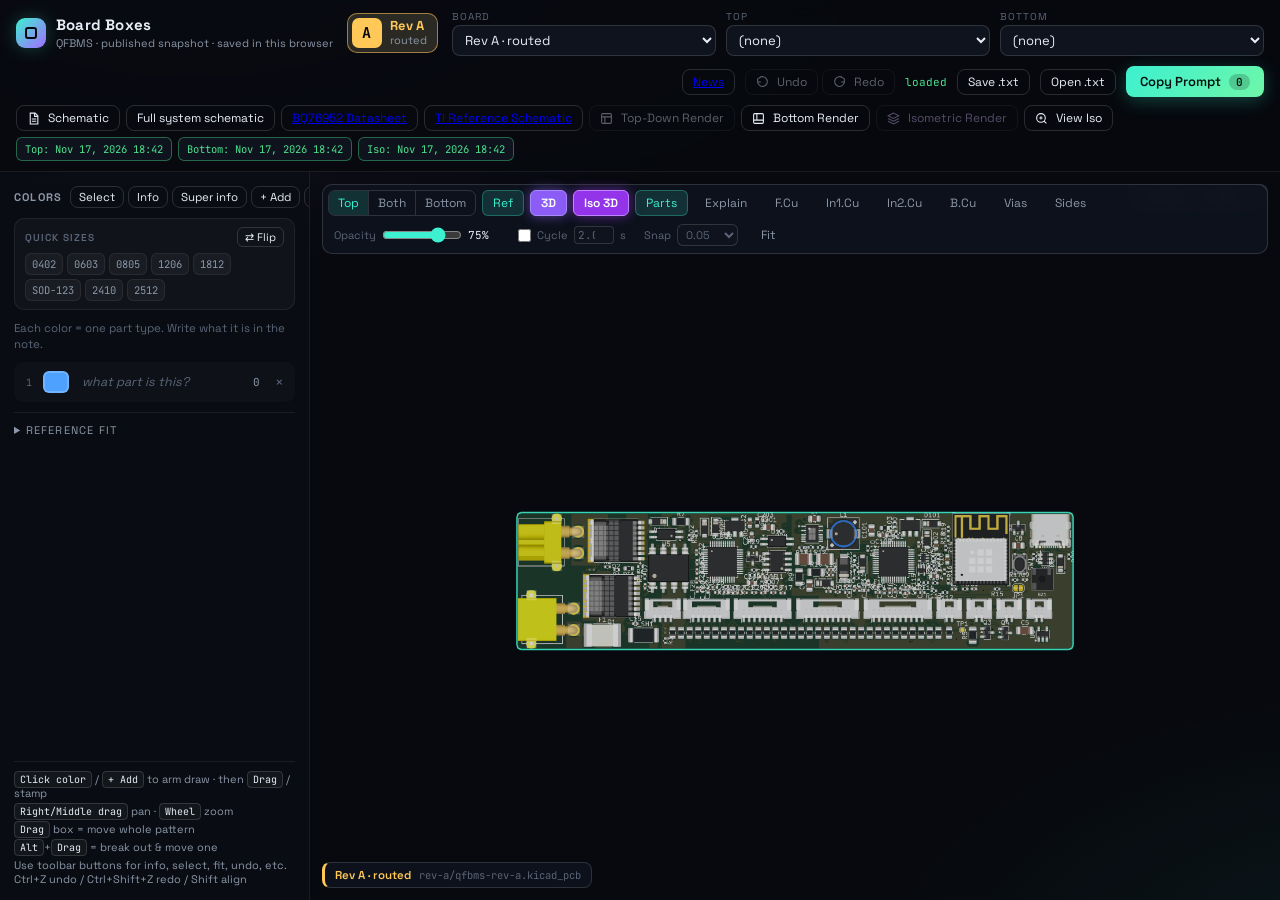
==== commit 0723d6b0: "Site: publish rev A routed and rev A visual model Board Boxes on the site now opens the routed rev A" ====
--- a/site/index.html
+++ b/site/index.html
@@ -8,7 +8,7 @@
   <link rel="preconnect" href="https://fonts.googleapis.com">
   <link rel="preconnect" href="https://fonts.gstatic.com" crossorigin>
   <link href="https://fonts.googleapis.com/css2?family=JetBrains+Mono:wght@400;500;700&family=Space+Grotesk:wght@400;500;600;700&display=swap" rel="stylesheet">
-  <link rel="stylesheet" href="style.css?v=aee710e71a">
+  <link rel="stylesheet" href="style.css?v=ea070e3946">
 </head>
 <body>
   <header class="topbar">
@@ -19,6 +19,11 @@
           <h1>Board Boxes</h1>
           <small>QFBMS · published snapshot · saved in this browser</small>
         </div>
+      </div>
+
+      <div class="rev-badge" id="revBadge" data-tone="other" hidden>
+        <span class="rev-tag" id="revTag">?</span>
+        <span class="rev-text"><b id="revName">–</b><small id="revStatus"></small></span>
       </div>
 
       <div class="pickers">
@@ -234,6 +239,11 @@
       <div class="loading" id="loading">
         <div class="spinner"></div>
         <p id="loadingText">Starting…</p>
+      </div>
+
+      <div class="hud hud-rev" id="hudRev" data-tone="other" hidden>
+        <b id="hudRevText">–</b>
+        <span id="hudRevFile"></span>
       </div>
 
       <div class="hud hud-coords">
@@ -386,6 +396,6 @@
   </div>
 
   <script src="hosted.js?v=0f045a05ba"></script>
-  <script src="app.js?v=1b842ab551"></script>
+  <script src="app.js?v=9437726222"></script>
 </body>
 </html>
--- a/site/style.css
+++ b/site/style.css
@@ -439,6 +439,36 @@
   position: absolute; background: var(--panel); border: 1px solid var(--line-2); border-radius: 8px;
   backdrop-filter: blur(8px); z-index: 2;
 }
+/* Which revision is open: badge in the top bar and a label on the canvas. */
+.rev-badge, .hud-rev { --tone: var(--dim); }
+.rev-badge[data-tone="a"], .hud-rev[data-tone="a"] { --tone: var(--amber); }
+.rev-badge[data-tone="vis"], .hud-rev[data-tone="vis"] { --tone: #ff8fd0; }
+.rev-badge[data-tone="b"], .hud-rev[data-tone="b"] { --tone: var(--cyan); }
+.rev-badge[data-tone="old"], .hud-rev[data-tone="old"] { --tone: var(--violet); }
+.rev-badge {
+  display: flex; align-items: center; gap: 8px; align-self: center; flex-shrink: 0;
+  padding: 4px 10px 4px 4px; border-radius: 10px;
+  border: 1px solid color-mix(in srgb, var(--tone) 55%, transparent);
+  background: color-mix(in srgb, var(--tone) 12%, var(--panel-solid));
+}
+.rev-badge[hidden], .hud-rev[hidden] { display: none; }
+.rev-tag {
+  min-width: 30px; height: 30px; padding: 0 6px; border-radius: 7px;
+  display: grid; place-items: center;
+  background: var(--tone); color: #07090e;
+  font-family: var(--mono); font-weight: 700; font-size: 15px; letter-spacing: .5px;
+}
+.rev-text { display: flex; flex-direction: column; line-height: 1.15; min-width: 0; }
+.rev-text b { font-size: 13px; color: var(--tone); }
+.rev-text small { font-size: 11px; color: var(--muted); white-space: nowrap; overflow: hidden; text-overflow: ellipsis; max-width: 220px; }
+.hud-rev {
+  bottom: 12px; left: 12px; padding: 5px 10px; display: flex; align-items: baseline; gap: 8px;
+  border-left: 3px solid var(--tone); pointer-events: none; max-width: calc(100% - 24px);
+  font-size: 11.5px; white-space: nowrap; overflow: hidden;
+}
+.hud-rev b { color: var(--tone); font-weight: 600; }
+.hud-rev span { font-family: var(--mono); font-size: 10.5px; color: var(--dim); overflow: hidden; text-overflow: ellipsis; }
+
 .hud-coords { top: 12px; right: 12px; padding: 5px 10px; display: flex; gap: 10px; font-family: var(--mono); font-size: 11px; color: var(--muted); }
 .hud-coords b { color: var(--text); font-weight: 500; }
 .hud-dim { color: var(--dim); }
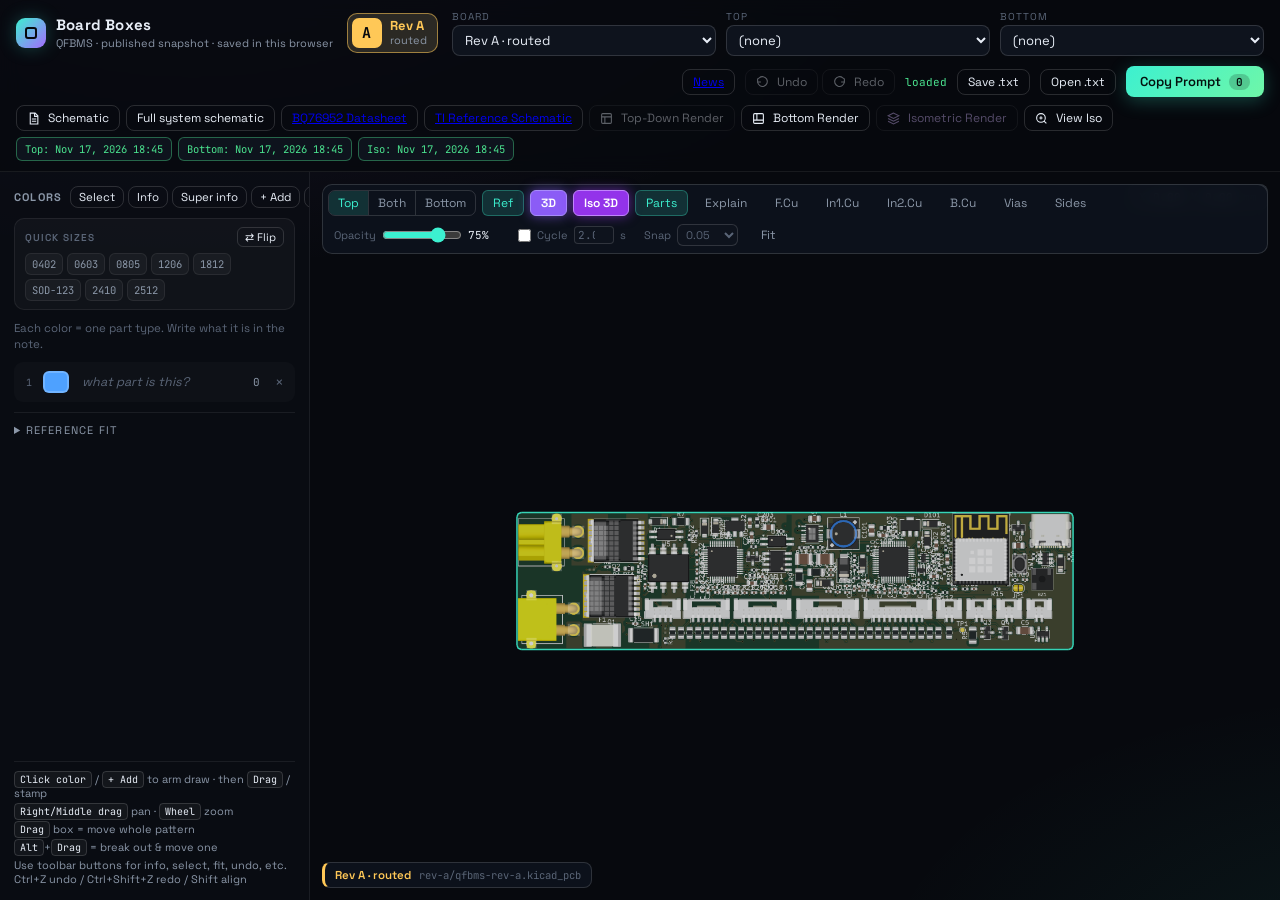
==== commit fe6d8a23: "Site: Compare view and the updated rev A visual model Co-Authored-By: Claude Opus 5.5 <noreply@anthr" ====
--- a/site/index.html
+++ b/site/index.html
@@ -8,7 +8,7 @@
   <link rel="preconnect" href="https://fonts.googleapis.com">
   <link rel="preconnect" href="https://fonts.gstatic.com" crossorigin>
   <link href="https://fonts.googleapis.com/css2?family=JetBrains+Mono:wght@400;500;700&family=Space+Grotesk:wght@400;500;600;700&display=swap" rel="stylesheet">
-  <link rel="stylesheet" href="style.css?v=ea070e3946">
+  <link rel="stylesheet" href="style.css?v=d12902970e">
 </head>
 <body>
   <header class="topbar">
@@ -78,6 +78,10 @@
       <button id="btnViewIso" class="btn btn-ghost btn-sm btn-view-iso hidden" title="Open Interactive Isometric 3D Viewer">
         <svg width="13" height="13" viewBox="0 0 24 24" fill="none" stroke="currentColor" stroke-width="2"><circle cx="11" cy="11" r="8"/><path d="M21 21l-4.35-4.35M11 8v6M8 11h6"/></svg>
         View Iso
+      </button>
+      <button id="btnCompare" class="btn btn-ghost btn-sm btn-compare hidden" title="Line the render up with the real board photo and the wiring diagram: stacked, overlaid or swiped">
+        <svg width="13" height="13" viewBox="0 0 24 24" fill="none" stroke="currentColor" stroke-width="2"><rect x="3" y="4" width="18" height="7" rx="1.5"/><rect x="3" y="13" width="18" height="7" rx="1.5"/></svg>
+        Compare
       </button>
       <span id="renderTimeBadge" class="render-badge" title="Timestamp of top-down 3D render">Top: –</span>
       <span id="renderBotTimeBadge" class="render-badge" title="Timestamp of the bottom 3D render">Bottom: –</span>
@@ -375,6 +379,39 @@
     </div>
   </div>
 
+  <!-- COMPARE: render vs reference pictures -->
+  <div id="compareModal" class="modal iso-modal">
+    <div class="iso-window">
+      <div class="iso-header compare-header">
+        <div class="iso-title-group">
+          <div class="iso-icon compare-icon">
+            <svg width="15" height="15" viewBox="0 0 24 24" fill="none" stroke="currentColor" stroke-width="2"><rect x="3" y="4" width="18" height="7" rx="1.5"/><rect x="3" y="13" width="18" height="7" rx="1.5"/></svg>
+          </div>
+          <div>
+            <h3>Compare with reference</h3>
+            <small id="compareSub">Render vs reference</small>
+          </div>
+        </div>
+        <div class="iso-toolbar compare-toolbar">
+          <label class="compare-field"><span>Reference</span><select id="compareSource"></select></label>
+          <div class="compare-seg" id="compareMode" role="group" aria-label="Compare mode">
+            <button type="button" data-mode="stack">Stacked</button>
+            <button type="button" data-mode="overlay">Overlay</button>
+            <button type="button" data-mode="swipe">Swipe</button>
+          </div>
+          <label class="compare-field compare-opacity" id="compareOpacityWrap"><span>Render</span>
+            <input type="range" id="compareOpacity" min="0" max="100" value="50"><b id="compareOpacityVal">50%</b>
+          </label>
+          <button id="btnCompareClose" class="btn btn-ghost btn-sm" title="Close (Esc)">✕</button>
+        </div>
+      </div>
+      <div class="iso-viewport compare-viewport" id="compareViewport">
+        <canvas id="compareCanvas"></canvas>
+        <div class="iso-hint"><span id="compareHint"></span></div>
+      </div>
+    </div>
+  </div>
+
   <!-- SCHEMATIC PDF VIEWER -->
   <div id="schematicModal" class="modal iso-modal">
     <div class="iso-window schematic-window">
@@ -396,6 +433,6 @@
   </div>
 
   <script src="hosted.js?v=0f045a05ba"></script>
-  <script src="app.js?v=9437726222"></script>
+  <script src="app.js?v=730c7ef99c"></script>
 </body>
 </html>
--- a/site/style.css
+++ b/site/style.css
@@ -94,6 +94,38 @@
   background: rgba(164, 107, 255, 0.15); border-color: #a46bff; color: #ffffff;
   box-shadow: 0 0 12px rgba(164, 107, 255, 0.3);
 }
+.btn-compare {
+  background: linear-gradient(135deg, rgba(255, 143, 208, 0.2), rgba(60, 240, 208, 0.16));
+  border-color: rgba(255, 143, 208, 0.5); color: #ffe3f3;
+}
+.btn-compare:hover { border-color: #ff8fd0; box-shadow: 0 0 14px rgba(255, 143, 208, 0.35); }
+
+/* Compare view: render vs reference pictures in the board frame */
+.compare-header { flex-wrap: wrap; gap: 8px 16px; }
+.compare-icon { background: linear-gradient(135deg, #ff8fd0, var(--cyan)); color: #07090e; }
+.compare-toolbar { flex-wrap: wrap; justify-content: flex-end; }
+.compare-field { display: flex; align-items: center; gap: 6px; font-size: 11px; color: var(--muted); }
+.compare-field span { text-transform: uppercase; letter-spacing: 1px; font-size: 10px; color: var(--dim); }
+.compare-field select {
+  background: var(--panel-solid); border: 1px solid var(--line-2); border-radius: 7px;
+  padding: 4px 8px; outline: none; max-width: 260px;
+}
+.compare-field select:focus { border-color: var(--cyan); }
+.compare-opacity input { width: 120px; accent-color: #ff8fd0; }
+.compare-opacity b { font-family: var(--mono); font-weight: 500; color: var(--text); min-width: 36px; }
+.compare-seg {
+  display: flex; padding: 2px; gap: 2px; border-radius: 8px;
+  background: rgba(0, 0, 0, 0.35); border: 1px solid var(--line-2);
+}
+.compare-seg button {
+  border: 0; background: transparent; color: var(--muted); padding: 4px 10px; border-radius: 6px; cursor: pointer; font-size: 12px;
+}
+.compare-seg button:hover { color: var(--text); }
+.compare-seg button.on { background: rgba(255, 143, 208, 0.18); color: #ffd6ee; box-shadow: inset 0 0 0 1px rgba(255, 143, 208, 0.5); }
+.compare-viewport { cursor: default; }
+.compare-viewport.swipe { cursor: ew-resize; touch-action: none; }
+.compare-viewport canvas { position: absolute; inset: 0; display: block; }
+
 .btn-view-iso {
   background: linear-gradient(135deg, rgba(164, 107, 255, 0.22), rgba(60, 240, 208, 0.18));
   border-color: rgba(164, 107, 255, 0.45);
